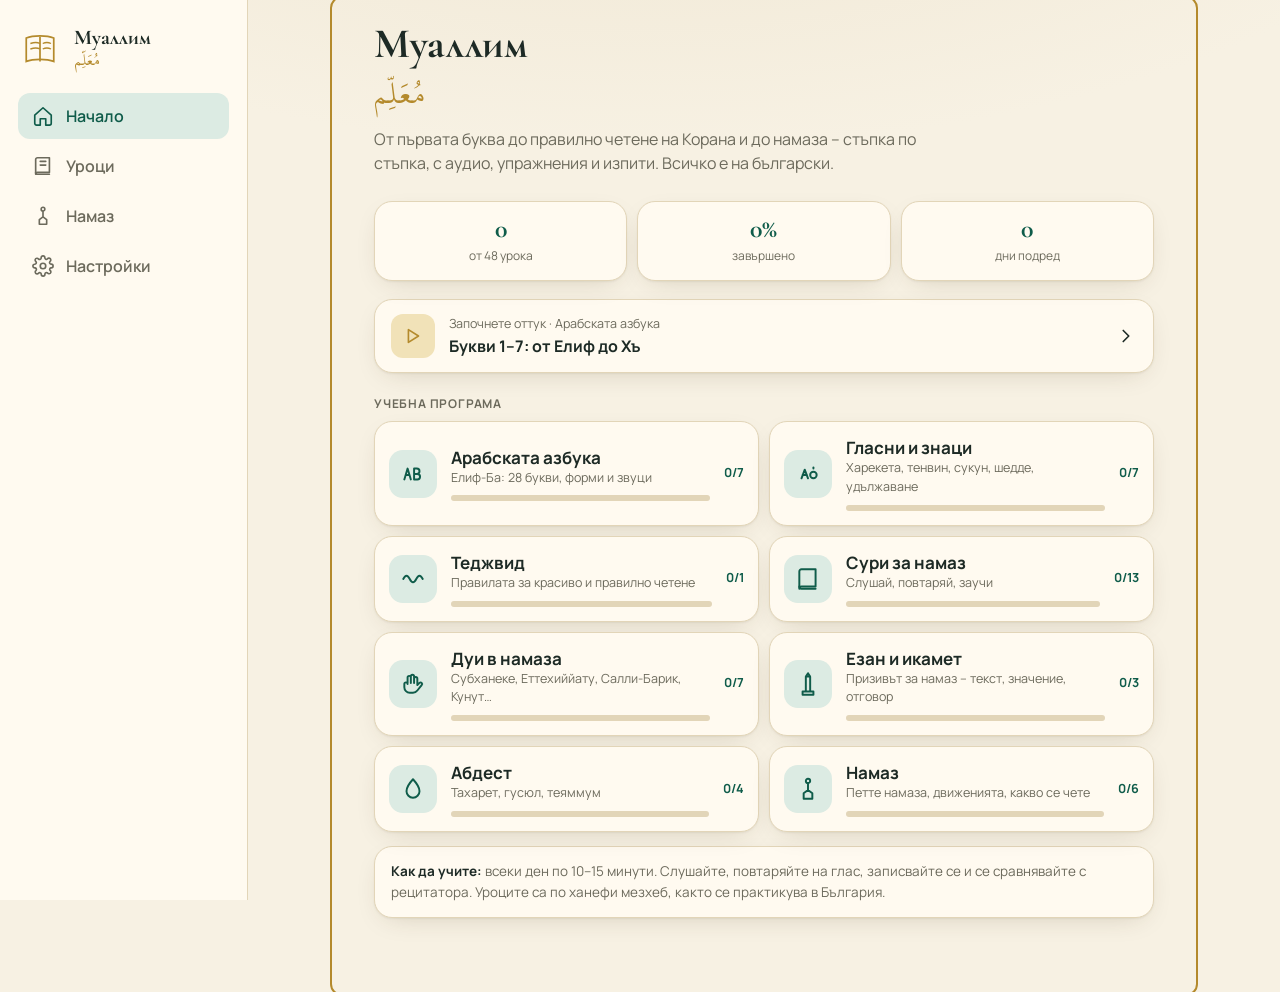
==== index.html @ 94ca6955 "Муаллим: учител по Коран и намаз – азбука, гласни, теджвид, сури с аудио, дуи, езан, абдест, намаз, " ====
<!doctype html>
<html lang="bg">
<head>
<meta charset="utf-8">
<meta name="viewport" content="width=device-width, initial-scale=1, viewport-fit=cover">
<title>Муаллим – учител по Коран и намаз</title>
<meta name="description" content="От нулата до правилно четене на Корана: арабската азбука, теджвид, сурите и дуите за намаз, езан, абдест и как се кланя намаз – на български, стъпка по стъпка.">
<meta name="theme-color" content="#0c2a23" media="(prefers-color-scheme: dark)">
<meta name="theme-color" content="#f7f1e3" media="(prefers-color-scheme: light)">
<link rel="manifest" href="manifest.webmanifest">
<link rel="icon" href="icons/icon.svg" type="image/svg+xml">
<link rel="apple-touch-icon" href="icons/icon-192.png">
<meta name="mobile-web-app-capable" content="yes">
<meta name="apple-mobile-web-app-capable" content="yes">
<meta name="apple-mobile-web-app-status-bar-style" content="black-translucent">
<link rel="preload" href="fonts/UthmanicHafs.woff2" as="font" type="font/woff2" crossorigin>
<link rel="preload" href="fonts/manrope-cyrillic.woff2" as="font" type="font/woff2" crossorigin>
<link rel="stylesheet" href="css/style.css">
<script>
  // тема преди първото рисуване, за да няма премигване
  try { const t = JSON.parse(localStorage.getItem('mu:v1') || '{}').theme; if (t && t !== 'auto') document.documentElement.dataset.theme = t; } catch (e) {}
</script>
</head>
<body>
<div class="app">
  <aside class="rail" aria-label="Навигация">
    <a class="brand" href="#/">
      <span class="brand-mark"><svg viewBox="0 0 64 64" aria-hidden="true"><path d="M12 50c10-4 30-4 40 0V16c-10-4-30-4-40 0z" fill="none" stroke="currentColor" stroke-width="2.5"/><path d="M32 14v36" stroke="currentColor" stroke-width="2.5"/><path d="M18 24c6-2 10-2 14 0M18 32c6-2 10-2 14 0M36 24c4-2 8-2 12 0M36 32c4-2 8-2 12 0" fill="none" stroke="currentColor" stroke-width="2"/></svg></span>
      <span><b>Муаллим</b><small>مُعَلِّم</small></span>
    </a>
    <nav class="rail-nav" id="railNav"></nav>
  </aside>
  <main id="view" tabindex="-1"></main>
  <nav class="tabbar" id="tabbar" aria-label="Раздели"></nav>
</div>
<div class="toast" id="toast" role="status" aria-live="polite"></div>
<script type="module" src="js/app.js"></script>
<script>
  if ('serviceWorker' in navigator && location.protocol !== 'file:') addEventListener('load', () => navigator.serviceWorker.register('sw.js'));
</script>
</body>
</html>
---- css/style.css ----
/* Шрифтовете са на сайта (без Google Fonts) – по-бързо, без проследяване, работят и без интернет. Лиценз: fonts/OFL.txt */
@font-face { font-family: 'Manrope'; src: url('../fonts/manrope-cyrillic.woff2') format('woff2'); font-weight: 200 800; font-display: swap; unicode-range: U+0301, U+0400-045F, U+0490-0491, U+04B0-04B1, U+2116; }
@font-face { font-family: 'Manrope'; src: url('../fonts/manrope-latin.woff2') format('woff2'); font-weight: 200 800; font-display: swap; unicode-range: U+0000-00FF, U+0131, U+0152-0153, U+02BB-02BC, U+02C6, U+02DA, U+02DC, U+0304, U+0308, U+0329, U+2000-206F, U+20AC, U+2122, U+2191, U+2193, U+2212, U+2215, U+FEFF, U+FFFD; }
@font-face { font-family: 'Manrope'; src: url('../fonts/manrope-latin-ext.woff2') format('woff2'); font-weight: 200 800; font-display: swap; unicode-range: U+0100-02BA, U+02BD-02C5, U+02C7-02CC, U+02CE-02D7, U+02DD-02FF, U+0304, U+0308, U+0329, U+1D00-1DBF, U+1E00-1E9F, U+1EF2-1EFF, U+2020, U+20A0-20AB, U+20AD-20C0, U+2113, U+2C60-2C7F, U+A720-A7FF; }
@font-face { font-family: 'Cormorant Garamond'; src: url('../fonts/cormorant-cyrillic.woff2') format('woff2'); font-weight: 300 700; font-display: swap; unicode-range: U+0301, U+0400-045F, U+0490-0491, U+04B0-04B1, U+2116; }
@font-face { font-family: 'Cormorant Garamond'; src: url('../fonts/cormorant-latin.woff2') format('woff2'); font-weight: 300 700; font-display: swap; unicode-range: U+0000-00FF, U+0131, U+0152-0153, U+02BB-02BC, U+02C6, U+02DA, U+02DC, U+0304, U+0308, U+0329, U+2000-206F, U+20AC, U+2122, U+2191, U+2193, U+2212, U+2215, U+FEFF, U+FFFD; }
@font-face { font-family: 'Hafs'; src: url('../fonts/UthmanicHafs.woff2') format('woff2'); font-display: block; }

:root {
  --bg: #f7f1e3; --bg-2: #efe6d2; --surface: #fffaf0; --surface-2: #f4ecda; --line: #e2d5b8;
  --text: #1d2a25; --muted: #6c6a5c; --accent: #0f5c4a; --accent-2: #0b4538; --accent-soft: #dcebe3;
  --gold: #b48a2c; --gold-soft: #f1e2b8; --gold-ink: #7c5a14; --hl: #f6e7b5;
  --ok: #2e7d4f; --ok-soft: #dff3e6; --bad: #b3372b; --bad-soft: #f8dcd8;
  --shadow: 0 1px 2px rgba(60, 45, 10, .06), 0 8px 28px -12px rgba(60, 45, 10, .22);
  --ar: 40px; --radius: 18px; --rail: 0px; --tab: calc(64px + env(safe-area-inset-bottom));
  --ui: 'Manrope', system-ui, -apple-system, 'Segoe UI', sans-serif; --serif: 'Cormorant Garamond', Georgia, serif;
  color-scheme: light;
}
:root[data-theme="sepia"] {
  --bg: #f1e4c8; --bg-2: #e8d7b3; --surface: #f8edd4; --surface-2: #efe0bf; --line: #d9c39a;
  --text: #3b2c17; --muted: #6e5a3b; --accent: #7a4b16; --accent-2: #5c370f; --accent-soft: #ead3ae;
  --gold: #9a6b1e; --gold-soft: #ecd29f; --gold-ink: #6c4a10; --hl: #f1d894;
}
:root[data-theme="dark"], :root:not([data-theme]).dark-auto {
  --bg: #07130f; --bg-2: #0b1d18; --surface: #0f2620; --surface-2: #143029; --line: #214139;
  --text: #ece6d6; --muted: #9aa99f; --accent: #5cc3a0; --accent-2: #86d8bb; --accent-soft: #143a31;
  --gold: #dcb45a; --gold-soft: #3a3120; --gold-ink: #dcb45a; --hl: #2c3a22;
  --ok: #6fd39a; --ok-soft: #173a2a; --bad: #f08a7c; --bad-soft: #4a1f1a;
  --shadow: 0 1px 2px rgba(0, 0, 0, .3), 0 10px 30px -12px rgba(0, 0, 0, .6);
  color-scheme: dark;
}
@media (prefers-color-scheme: dark) {
  :root:not([data-theme]) {
    --bg: #07130f; --bg-2: #0b1d18; --surface: #0f2620; --surface-2: #143029; --line: #214139;
    --text: #ece6d6; --muted: #9aa99f; --accent: #5cc3a0; --accent-2: #86d8bb; --accent-soft: #143a31;
    --gold: #dcb45a; --gold-soft: #3a3120; --gold-ink: #dcb45a; --hl: #2c3a22;
    --ok: #6fd39a; --ok-soft: #173a2a; --bad: #f08a7c; --bad-soft: #4a1f1a;
    --shadow: 0 1px 2px rgba(0, 0, 0, .3), 0 10px 30px -12px rgba(0, 0, 0, .6);
    color-scheme: dark;
  }
}

* { box-sizing: border-box; }
*, *::before, *::after { font-feature-settings: 'locl' 0 !important; }
html { -webkit-text-size-adjust: 100%; scroll-padding-top: 90px; }
body {
  margin: 0; background: var(--bg); color: var(--text); font: 16px/1.5 var(--ui);
  -webkit-font-smoothing: antialiased; -webkit-tap-highlight-color: transparent;
  background-image: radial-gradient(1200px 500px at 50% -200px, var(--bg-2), transparent 70%); background-attachment: fixed; min-height: 100dvh;
}
button, input, select { font: inherit; color: inherit; }
button { cursor: pointer; background: none; border: 0; padding: 0; }
a { color: inherit; text-decoration: none; }
.ic { width: 22px; height: 22px; fill: none; stroke: currentColor; stroke-width: 1.8; stroke-linecap: round; stroke-linejoin: round; flex: none; }
[hidden] { display: none !important; }
:focus-visible { outline: 2px solid var(--gold); outline-offset: 2px; border-radius: 8px; }
.ar, [lang="ar"] { font-family: 'Hafs', serif; direction: rtl; }

/* ---------- каркас ---------- */
main { padding: 0 16px calc(var(--tab) + 24px); max-width: 860px; margin: 0 auto; outline: none; }
.rail { display: none; }
.tabbar {
  position: fixed; inset: auto 0 0 0; z-index: 30; height: var(--tab); padding-bottom: env(safe-area-inset-bottom);
  display: grid; grid-template-columns: repeat(4, 1fr);
  background: color-mix(in srgb, var(--surface) 88%, transparent); backdrop-filter: blur(18px) saturate(1.4); -webkit-backdrop-filter: blur(18px) saturate(1.4);
  border-top: 1px solid var(--line);
}
.tabbar a { display: flex; flex-direction: column; align-items: center; justify-content: center; gap: 3px; font-size: 11.5px; font-weight: 600; color: var(--muted); }
.tabbar a.on { color: var(--accent); }
.tabbar a.on .ic { stroke-width: 2.2; }
@media (min-width: 900px) {
  :root { --rail: 248px; --tab: 0px; }
  .tabbar { display: none; }
  .rail { display: flex; flex-direction: column; gap: 22px; position: fixed; inset: 0 auto 0 0; width: var(--rail); padding: 26px 18px; background: var(--surface); border-right: 1px solid var(--line); z-index: 20; }
  main { margin-left: calc(var(--rail) + max(0px, (100vw - var(--rail) - 860px) / 2)); padding: 0 40px 60px; }
}
.brand { display: flex; align-items: center; gap: 12px; }
.brand-mark { width: 44px; height: 44px; color: var(--gold); display: grid; place-items: center; }
.brand-mark svg { width: 44px; height: 44px; }
.brand b { display: block; font: 700 21px/1.1 var(--serif); }
.brand small { display: block; font: 17px/1.3 'Hafs', serif; color: var(--gold); }
.rail-nav { display: grid; gap: 4px; }
.rail-nav a { display: flex; align-items: center; gap: 12px; padding: 11px 14px; border-radius: 12px; font-weight: 600; color: var(--muted); transition: background .2s, color .2s; }
.rail-nav a:hover { background: var(--surface-2); color: var(--text); }
.rail-nav a.on { background: var(--accent-soft); color: var(--accent); }

/* ---------- общи ---------- */
.topbar {
  position: sticky; top: 0; z-index: 15; margin: 0 -16px; padding: calc(10px + env(safe-area-inset-top)) 16px 10px;
  display: flex; align-items: center; gap: 8px; min-height: 58px;
  background: color-mix(in srgb, var(--bg) 86%, transparent); backdrop-filter: blur(16px) saturate(1.3); -webkit-backdrop-filter: blur(16px) saturate(1.3);
}
@media (min-width: 900px) { .topbar { margin: 0 -40px; padding: 14px 40px; } }
.topbar h1 { font: 700 21px/1.2 var(--serif); margin: 0; flex: 1; min-width: 0; white-space: nowrap; overflow: hidden; text-overflow: ellipsis; }
.topbar h1 small { font: 500 13px var(--ui); color: var(--muted); margin-left: 6px; }
.ib { width: 42px; height: 42px; border-radius: 12px; display: inline-grid; place-items: center; color: var(--text); transition: background .15s, transform .1s; flex: none; }
.ib:hover { background: var(--surface-2); }
.ib:active { transform: scale(.94); }
.chip { display: inline-flex; align-items: center; gap: 6px; height: 34px; padding: 0 12px; border-radius: 999px; background: var(--surface-2); border: 1px solid var(--line); font-size: 13.5px; font-weight: 600; white-space: nowrap; }
.chip.on { background: var(--accent); border-color: var(--accent); color: var(--surface); }
.chip .ic { width: 17px; height: 17px; }
.btn { display: inline-flex; align-items: center; justify-content: center; gap: 8px; height: 46px; padding: 0 20px; border-radius: 14px; background: var(--accent); color: var(--surface); font-weight: 700; transition: transform .1s, filter .2s; }
.btn:hover { filter: brightness(1.08); }
.btn:active { transform: scale(.98); }
.btn.ghost { background: var(--surface-2); color: var(--text); border: 1px solid var(--line); }
.btn.gold { background: var(--gold); color: #fff; }
.btn.done { background: var(--ok); color: #fff; }
.btn:disabled { opacity: .5; cursor: default; }
.btn .ic { width: 20px; height: 20px; }
.card { background: var(--surface); border: 1px solid var(--line); border-radius: var(--radius); box-shadow: var(--shadow); }
.muted { color: var(--muted); }
.fade-in { animation: fade .35s ease both; }
@keyframes fade { from { opacity: 0; transform: translateY(6px); } to { opacity: 1; transform: none; } }
@media (prefers-reduced-motion: reduce) { *, *::before, *::after { animation: none !important; transition: none !important; } }
.sub { font-size: 12px; font-weight: 700; color: var(--muted); text-transform: uppercase; letter-spacing: .8px; margin: 22px 0 8px; }
h2.h { font: 700 24px/1.2 var(--serif); margin: 26px 0 10px; }
h3.h { font: 700 19px/1.25 var(--serif); margin: 18px 0 8px; }
.p { margin: 0 0 12px; line-height: 1.6; }
.note { font-size: 13.5px; color: var(--muted); line-height: 1.55; padding: 14px 16px; margin: 14px 0; }
.note b { color: var(--text); }
.badge { display: inline-block; padding: 2px 9px; border-radius: 999px; font-size: 11.5px; font-weight: 700; background: var(--gold-soft); color: var(--gold-ink); vertical-align: middle; }
.badge.farz { background: var(--accent-soft); color: var(--accent); }
.badge.ok { background: var(--ok-soft); color: var(--ok); }
.list { display: grid; gap: 8px; margin: 0; padding: 0; list-style: none; }
.list li { display: flex; gap: 12px; padding: 12px 14px; background: var(--surface); border: 1px solid var(--line); border-radius: 14px; line-height: 1.5; }
.list li::before { content: '•'; color: var(--gold); font-weight: 700; flex: none; }
.list.num { counter-reset: n; }
.list.num li::before { counter-increment: n; content: counter(n); width: 26px; height: 26px; border-radius: 50%; background: var(--accent-soft); color: var(--accent); display: grid; place-items: center; font-size: 13px; }
.list li b { display: block; }
.list li small { color: var(--muted); display: block; font-size: 13.5px; }
.list.bad li::before { content: '✕'; color: var(--bad); }
.list.good li::before { content: '✓'; color: var(--ok); }

/* ---------- начало ---------- */
.hero { padding: calc(22px + env(safe-area-inset-top)) 0 8px; }
.hero-title { font: 700 clamp(30px, 7vw, 42px)/1.05 var(--serif); margin: 0; }
.hero-title span { display: block; font: 400 clamp(24px, 5.5vw, 32px)/1.6 'Hafs', serif; color: var(--gold); margin-top: 2px; }
.hero p { color: var(--muted); margin: 8px 0 0; max-width: 56ch; }
.stats { display: grid; grid-template-columns: repeat(3, 1fr); gap: 10px; margin: 18px 0; }
.stat { padding: 14px 12px; text-align: center; }
.stat b { display: block; font: 700 26px/1 var(--serif); color: var(--accent); }
.stat small { color: var(--muted); font-size: 12px; }
.continue { display: flex; align-items: center; gap: 14px; padding: 14px 16px; margin-bottom: 14px; }
.continue .ic-wrap { width: 44px; height: 44px; border-radius: 12px; background: var(--gold-soft); color: var(--gold); display: grid; place-items: center; flex: none; }
.continue div { flex: 1; min-width: 0; }
.continue small { color: var(--muted); font-size: 12.5px; display: block; }
.continue b { font-weight: 700; }
.modules { display: grid; gap: 10px; }
@media (min-width: 620px) { .modules { grid-template-columns: 1fr 1fr; } }
.mod { display: flex; align-items: center; gap: 14px; padding: 14px; transition: border-color .2s, transform .15s; }
.mod:hover { border-color: var(--gold); }
.mod:active { transform: scale(.99); }
.mod .ic-wrap { width: 48px; height: 48px; border-radius: 14px; background: var(--accent-soft); color: var(--accent); display: grid; place-items: center; flex: none; }
.mod .ic-wrap .ic { width: 26px; height: 26px; }
.mod .mid { flex: 1; min-width: 0; }
.mod b { display: block; font: 700 17px var(--ui); }
.mod small { color: var(--muted); font-size: 12.5px; display: block; }
.bar { height: 6px; border-radius: 3px; background: var(--line); margin-top: 8px; overflow: hidden; }
.bar i { display: block; height: 100%; background: var(--accent); border-radius: 3px; transition: width .4s; }
.mod .pct { font-size: 12.5px; font-weight: 700; color: var(--accent); flex: none; }

/* ---------- модул ---------- */
.lessons { display: grid; gap: 8px; }
.lrow { display: flex; align-items: center; gap: 12px; padding: 12px 14px; border-radius: 16px; background: var(--surface); border: 1px solid var(--line); transition: border-color .2s; }
.lrow:hover { border-color: var(--gold); }
.lrow .n { width: 34px; height: 34px; border-radius: 10px; display: grid; place-items: center; background: var(--surface-2); font-weight: 700; font-size: 13px; color: var(--muted); flex: none; }
.lrow.done .n { background: var(--ok-soft); color: var(--ok); }
.lrow .mid { flex: 1; min-width: 0; }
.lrow b { display: block; font-weight: 600; }
.lrow small { color: var(--muted); font-size: 12.5px; }

/* ---------- урок ---------- */
.lesson-foot { display: flex; gap: 10px; margin: 30px 0 10px; flex-wrap: wrap; }
.lesson-foot .btn { flex: 1; min-width: 120px; }
.letters { display: grid; gap: 12px; }
.letter { padding: 16px; display: grid; grid-template-columns: 96px 1fr; gap: 14px; align-items: start; }
.letter .big { font: 400 64px/1.2 'Hafs', serif; text-align: center; color: var(--accent); background: var(--surface-2); border-radius: 16px; padding: 8px 4px; direction: rtl; }
.letter h3 { margin: 0; font: 700 20px var(--serif); }
.letter .snd { color: var(--gold-ink); font-weight: 700; font-size: 14px; }
.letter p { margin: 6px 0 0; font-size: 14.5px; line-height: 1.55; }
.forms { display: flex; gap: 6px; margin-top: 10px; flex-wrap: wrap; }
.forms span { flex: 1; min-width: 56px; text-align: center; background: var(--surface-2); border-radius: 10px; padding: 6px 4px; font: 400 30px/1.3 'Hafs', serif; direction: rtl; position: relative; }
.forms span small { display: block; font: 600 10.5px var(--ui); color: var(--muted); direction: ltr; margin-top: 2px; }
.ex { display: flex; align-items: center; gap: 12px; margin-top: 10px; padding: 8px 12px; background: var(--gold-soft); border-radius: 12px; }
.ex .ar { font-size: 30px; line-height: 1.4; color: var(--gold-ink); }
.ex small { color: var(--gold-ink); }
.ex b { font-size: 14.5px; }
@media (max-width: 420px) { .letter { grid-template-columns: 76px 1fr; padding: 12px; } .letter .big { font-size: 50px; } }
.acts { display: flex; gap: 8px; flex-wrap: wrap; margin-top: 10px; }
.syl { display: grid; grid-template-columns: repeat(auto-fill, minmax(84px, 1fr)); gap: 8px; }
.syl button { padding: 10px 4px; border-radius: 14px; background: var(--surface); border: 1px solid var(--line); text-align: center; }
.syl button:hover { border-color: var(--gold); }
.syl .ar { display: block; font-size: 34px; line-height: 1.3; color: var(--accent); }
.syl small { display: block; font-size: 13px; font-weight: 700; color: var(--muted); }
.syl.big .ar { font-size: 44px; }
.demo { text-align: center; padding: 20px; margin: 12px 0; }
.demo .ar { font-size: 72px; line-height: 1.3; color: var(--accent); }
.demo b { display: block; font-size: 22px; }

/* сура */
.surah-head { text-align: center; padding: 20px 16px; margin: 8px 0 14px; }
.surah-head .ar { font-size: clamp(36px, 9vw, 52px); line-height: 1.5; color: var(--accent); }
.surah-head h2 { font: 700 24px/1.15 var(--serif); margin: 2px 0; }
.surah-head p { margin: 0; color: var(--muted); font-size: 14px; }
.ctrls { display: flex; gap: 8px; flex-wrap: wrap; align-items: center; margin: 12px 0; }
.ctrls select { height: 38px; border-radius: 12px; border: 1px solid var(--line); background: var(--surface); padding: 0 10px; max-width: 100%; }
.ayah { padding: 14px 4px 16px; border-bottom: 1px solid var(--line); border-radius: 6px; transition: background .3s; }
.ayah.cur { background: var(--hl); padding-left: 12px; padding-right: 12px; margin: 0 -8px; border-bottom-color: transparent; border-radius: 14px; }
.ayah-top { display: flex; align-items: center; gap: 6px; margin-bottom: 6px; }
.ayah-key { font-size: 12.5px; font-weight: 700; color: var(--accent); background: var(--accent-soft); padding: 3px 10px; border-radius: 999px; margin-right: auto; }
.ayah-top .ib { width: 36px; height: 36px; color: var(--muted); }
.ar-text { font-family: 'Hafs', serif; font-size: var(--ar); line-height: 2; direction: rtl; text-align: right; margin: 0; }
.tr-text { font-size: 17px; font-weight: 600; color: var(--gold-ink); margin: 8px 0 0; line-height: 1.55; }
.bg-text { font-size: 15px; color: var(--text); opacity: .85; margin: 6px 0 0; line-height: 1.55; }
.hide-tr .tr-text, .hide-bg .bg-text { display: none; }
.rec { padding: 16px; margin-top: 18px; }
.rec h3 { margin: 0 0 6px; font: 700 19px var(--serif); }
.rec p { margin: 0 0 12px; font-size: 14px; color: var(--muted); }
.rec .btn.rec-on { background: var(--bad); color: #fff; animation: pulse 1s infinite; }
@keyframes pulse { 50% { filter: brightness(1.2); } }
.rec audio { width: 100%; margin-top: 12px; }

/* дуа */
.dua { padding: 16px; margin-bottom: 12px; }
.dua h3 { margin: 0 0 2px; font: 700 20px var(--serif); }
.dua .when { font-size: 13px; color: var(--muted); margin: 0 0 10px; }
.dua .ar-text { font-size: calc(var(--ar) * .85); line-height: 2; }
.dua .note { padding: 10px 12px; margin: 10px 0 0; background: var(--surface-2); border-radius: 10px; }

/* езан */
.ezan-line { display: grid; grid-template-columns: 1fr auto; gap: 4px 12px; padding: 12px 14px; border-bottom: 1px solid var(--line); align-items: center; }
.ezan-line:last-child { border-bottom: 0; }
.ezan-line .ar-text { font-size: calc(var(--ar) * .8); line-height: 1.8; grid-column: 1; }
.ezan-line .x { font: 700 14px var(--ui); color: var(--accent); background: var(--accent-soft); border-radius: 999px; padding: 4px 10px; grid-row: 1 / span 3; align-self: start; }
.ezan-line .tr-text { margin: 0; font-size: 16px; }
.ezan-line .bg-text { margin: 0; }
.ezan-line .reply { grid-column: 1 / -1; font-size: 13.5px; color: var(--muted); margin-top: 4px; padding: 8px 10px; background: var(--surface-2); border-radius: 10px; }
.ezan-line .reply b { color: var(--text); }
.ezan-line.sabah { background: color-mix(in srgb, var(--gold-soft) 50%, transparent); }

/* стъпки (абдест/намаз) */
.steps { display: grid; gap: 10px; }
.step { display: flex; gap: 14px; padding: 14px; }
.step .n { width: 36px; height: 36px; border-radius: 50%; background: var(--accent); color: var(--surface); display: grid; place-items: center; font-weight: 800; flex: none; }
.step .mid { flex: 1; }
.step b { display: block; }
.step p { margin: 4px 0 0; font-size: 14.5px; line-height: 1.55; }
.step .x { font-size: 12.5px; font-weight: 700; color: var(--gold-ink); }
.stepper { padding: 18px; text-align: center; }
.stepper .fig { display: grid; place-items: center; margin: 4px auto 8px; }
.figure .fg { fill: none; stroke: var(--accent); stroke-width: 5; stroke-linecap: round; stroke-linejoin: round; }
.figure .fg-head { fill: var(--accent); }
.figure .fg.ground { stroke: var(--line); stroke-width: 3; }
.figure .fg.foot { stroke-width: 4; }
.figure .fg.eye { stroke: var(--gold); stroke-width: 3; }
.stepper .pos { font-size: 12.5px; font-weight: 700; color: var(--muted); text-transform: uppercase; letter-spacing: .6px; }
.stepper h3 { font: 700 22px/1.2 var(--serif); margin: 4px 0 8px; }
.stepper p { margin: 0 auto; max-width: 52ch; font-size: 15px; line-height: 1.6; text-align: left; }
.stepper .reads { display: flex; gap: 6px; flex-wrap: wrap; justify-content: center; margin: 14px 0 6px; }
.stepper .nav { display: flex; gap: 10px; justify-content: space-between; align-items: center; margin-top: 16px; }
.stepper .dots { display: flex; gap: 5px; justify-content: center; flex-wrap: wrap; }
.stepper .dots i { width: 8px; height: 8px; border-radius: 50%; background: var(--line); }
.stepper .dots i.on { background: var(--accent); }
.prayer { padding: 14px 16px; margin-bottom: 10px; }
.prayer .top { display: flex; align-items: baseline; gap: 10px; }
.prayer h3 { margin: 0; font: 700 21px var(--serif); flex: 1; }
.prayer .top .ar { font-size: 24px; color: var(--gold); }
.prayer .tm { font-size: 13px; color: var(--muted); margin: 2px 0 10px; }
.rak { display: flex; gap: 6px; flex-wrap: wrap; }
.rak span { padding: 6px 10px; border-radius: 10px; font-size: 13px; font-weight: 700; background: var(--surface-2); }
.rak span.farz { background: var(--accent); color: var(--surface); }
.rak span.vitir { background: var(--gold); color: #fff; }
.rak span b { font-size: 16px; }
.prayer .nt { font-size: 13.5px; color: var(--muted); margin: 10px 0 0; line-height: 1.5; }

/* тест */
.quiz { padding: 18px; }
.quiz .q { font: 700 20px/1.3 var(--serif); margin: 0 0 14px; }
.quiz .q .ar { display: block; font-size: 56px; line-height: 1.3; color: var(--accent); text-align: center; margin: 8px 0; }
.opts { display: grid; gap: 8px; }
.opt { padding: 12px 14px; border-radius: 14px; border: 1px solid var(--line); background: var(--surface-2); text-align: left; font-weight: 600; transition: border-color .15s, background .15s; }
.opt .ar { font-size: 30px; line-height: 1.3; display: block; text-align: center; }
.opt:hover { border-color: var(--gold); }
.opt.ok { background: var(--ok-soft); border-color: var(--ok); }
.opt.bad { background: var(--bad-soft); border-color: var(--bad); }
.opt:disabled { cursor: default; }
.quiz .fb { margin: 12px 0 0; font-size: 14.5px; min-height: 1.5em; }
.quiz .fb.ok { color: var(--ok); font-weight: 700; }
.quiz .fb.bad { color: var(--bad); font-weight: 700; }
.quiz .prog { font-size: 12.5px; color: var(--muted); font-weight: 700; margin-bottom: 8px; }
.result { text-align: center; padding: 26px 18px; }
.result b { display: block; font: 700 46px/1 var(--serif); color: var(--accent); margin: 6px 0; }

/* настройки */
.set-group { padding: 6px 0; margin-bottom: 16px; }
.set-row { display: flex; align-items: center; gap: 12px; padding: 14px 18px; border-bottom: 1px solid var(--line); flex-wrap: wrap; }
.set-row:last-child { border-bottom: 0; }
.set-row .mid { flex: 1; min-width: 160px; }
.set-row .mid b { display: block; font-weight: 600; }
.set-row .mid small { color: var(--muted); font-size: 12.5px; }
.seg { display: inline-flex; padding: 4px; border-radius: 14px; background: var(--surface-2); border: 1px solid var(--line); gap: 2px; }
.seg button { height: 36px; padding: 0 14px; border-radius: 10px; font-weight: 600; font-size: 14px; color: var(--muted); }
.seg button.on { background: var(--surface); color: var(--text); box-shadow: 0 1px 3px rgba(0, 0, 0, .1); }
.range { width: 100%; accent-color: var(--accent); height: 28px; }
.switch { position: relative; width: 50px; height: 30px; border-radius: 999px; background: var(--line); transition: background .2s; flex: none; }
.switch::after { content: ''; position: absolute; top: 3px; left: 3px; width: 24px; height: 24px; border-radius: 50%; background: #fff; box-shadow: 0 1px 3px rgba(0, 0, 0, .3); transition: transform .2s; }
.switch.on { background: var(--accent); }
.switch.on::after { transform: translateX(20px); }
.about { font-size: 13.5px; color: var(--muted); line-height: 1.65; padding: 16px 18px; }
.about a { color: var(--accent); text-decoration: underline; }

.toast { position: fixed; left: 50%; bottom: calc(var(--tab) + 24px); transform: translate(-50%, 20px); opacity: 0; pointer-events: none; z-index: 60; background: var(--text); color: var(--bg); padding: 11px 18px; border-radius: 12px; font-size: 14px; font-weight: 600; transition: opacity .25s, transform .25s; max-width: 90vw; text-align: center; }
.toast.show { opacity: 1; transform: translate(-50%, 0); }
.loader { display: grid; place-items: center; padding: 80px 0; }
.loader::after { content: ''; width: 34px; height: 34px; border-radius: 50%; border: 3px solid var(--line); border-top-color: var(--gold); animation: spin .8s linear infinite; }
@keyframes spin { to { transform: rotate(360deg); } }
.empty { text-align: center; padding: 50px 20px; color: var(--muted); }
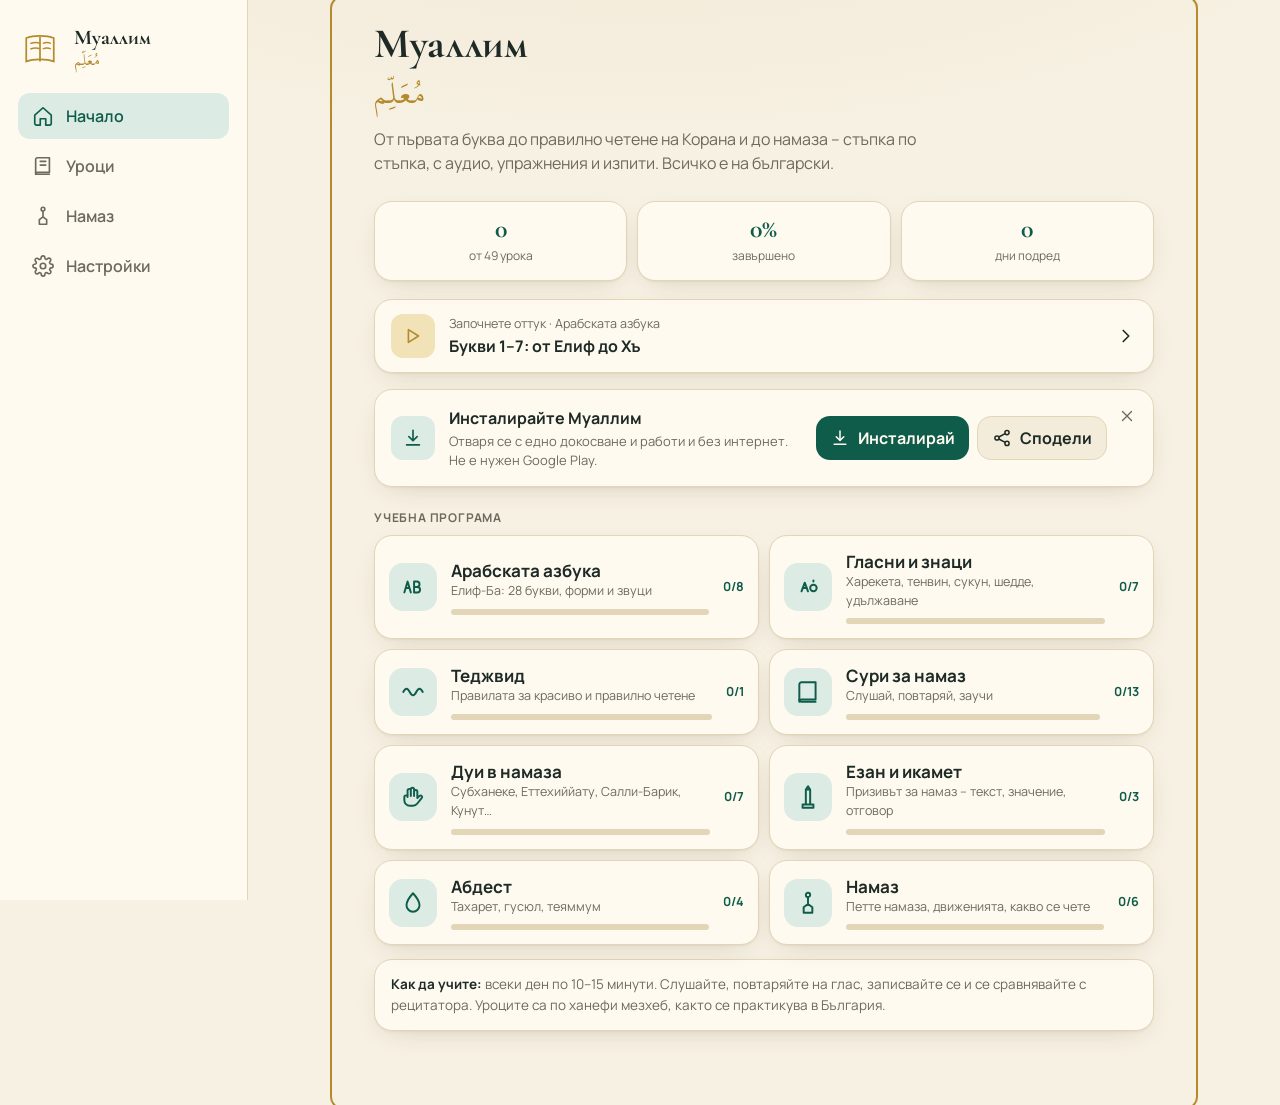
==== commit f9beef4d: "Бутони „Инсталирай“ и „Сподели“, визитка за Viber/Facebook, QR код и плакат A4 - js/pwa.js: истински" ====
--- a/index.html
+++ b/index.html
@@ -5,6 +5,20 @@
 <meta name="viewport" content="width=device-width, initial-scale=1, viewport-fit=cover">
 <title>Муаллим – учител по Коран и намаз</title>
 <meta name="description" content="От нулата до правилно четене на Корана: арабската азбука, теджвид, сурите и дуите за намаз, езан, абдест и как се кланя намаз – на български, стъпка по стъпка.">
+<link rel="canonical" href="https://me7ko-dev.github.io/muallim/">
+<!-- визитката при споделяне във Viber, Facebook, WhatsApp, Telegram (снимката: node tools/make-share.cjs) -->
+<meta property="og:type" content="website">
+<meta property="og:site_name" content="Муаллим">
+<meta property="og:locale" content="bg_BG">
+<meta property="og:url" content="https://me7ko-dev.github.io/muallim/">
+<meta property="og:title" content="Муаллим – учител по Коран и намаз">
+<meta property="og:description" content="Безплатно: арабската азбука с глас, сурите и дуите за намаз, абдест и намаз – на български, стъпка по стъпка. Без реклами.">
+<meta property="og:image" content="https://me7ko-dev.github.io/muallim/share/og.jpg">
+<meta property="og:image:type" content="image/jpeg">
+<meta property="og:image:width" content="1200">
+<meta property="og:image:height" content="630">
+<meta property="og:image:alt" content="Муаллим – учител по Коран и намаз, на български">
+<meta name="twitter:card" content="summary_large_image">
 <meta name="theme-color" content="#0c2a23" media="(prefers-color-scheme: dark)">
 <meta name="theme-color" content="#f7f1e3" media="(prefers-color-scheme: light)">
 <link rel="manifest" href="manifest.webmanifest">
@@ -19,6 +33,8 @@
 <script>
   // тема преди първото рисуване, за да няма премигване
   try { const t = JSON.parse(localStorage.getItem('mu:v1') || '{}').theme; if (t && t !== 'auto') document.documentElement.dataset.theme = t; } catch (e) {}
+  // прозорецът за инсталиране може да дойде преди js/pwa.js – пазим го за бутона „Инсталирай“
+  addEventListener('beforeinstallprompt', e => { e.preventDefault(); window.__bip = e; });
 </script>
 </head>
 <body>
--- a/css/style.css
+++ b/css/style.css
@@ -103,6 +103,7 @@
 .btn:hover { filter: brightness(1.08); }
 .btn:active { transform: scale(.98); }
 .btn.ghost { background: var(--surface-2); color: var(--text); border: 1px solid var(--line); }
+.btn.ghost.on { border-color: var(--accent); color: var(--accent); } /* бутон „Чуй“, докато звучи */
 .btn.gold { background: var(--gold); color: #fff; }
 .btn.done { background: var(--ok); color: #fff; }
 .btn:disabled { opacity: .5; cursor: default; }
@@ -289,6 +290,19 @@
 .quiz .fb.bad { color: var(--bad); font-weight: 700; }
 .quiz .prog { font-size: 12.5px; color: var(--muted); font-weight: 700; margin-bottom: 8px; }
 .result { text-align: center; padding: 26px 18px; }
+/* „Сглоби думата“ */
+.build .word { text-align: center; margin: 4px 0 10px; color: var(--muted); font-weight: 600; }
+.build .word .ar { display: block; font-size: 60px; line-height: 1.6; color: var(--accent); }
+.slots { display: flex; justify-content: center; flex-wrap: wrap; gap: 8px; margin: 0 0 16px; }
+.slots span { width: 50px; height: 58px; border-radius: 12px; border: 2px dashed var(--line); display: grid; place-items: center; font: 32px/1 'Hafs', serif; }
+.slots span.ok { border-style: solid; border-color: var(--ok); background: var(--ok-soft); }
+.tray { display: grid; grid-template-columns: repeat(auto-fill, minmax(60px, 1fr)); gap: 8px; }
+.tile { height: 64px; border-radius: 14px; border: 1px solid var(--line); background: var(--surface-2); font: 34px/1 'Hafs', serif; transition: opacity .2s, border-color .15s; }
+.tile:hover:not(:disabled) { border-color: var(--gold); }
+.tile.used { opacity: .25; }
+.tile:disabled { cursor: default; }
+.tile.shake { border-color: var(--bad); background: var(--bad-soft); animation: shake .35s; }
+@keyframes shake { 20%, 60% { transform: translateX(-5px); } 40%, 80% { transform: translateX(5px); } }
 .result b { display: block; font: 700 46px/1 var(--serif); color: var(--accent); margin: 6px 0; }
 
 /* настройки */
@@ -315,3 +329,68 @@
 .loader::after { content: ''; width: 34px; height: 34px; border-radius: 50%; border: 3px solid var(--line); border-top-color: var(--gold); animation: spin .8s linear infinite; }
 @keyframes spin { to { transform: rotate(360deg); } }
 .empty { text-align: center; padding: 50px 20px; color: var(--muted); }
+
+/* ---------- „Инсталирай“ и „Сподели“ (js/pwa.js – еднакво в Муаллим и Куран-и Керим) ---------- */
+.pw-card { position: relative; display: grid; grid-template-columns: auto 1fr; gap: 6px 14px; align-items: center; padding: 16px 46px 16px 16px; margin-top: 16px; }
+.pw-ic { width: 44px; height: 44px; border-radius: 12px; background: var(--accent-soft); color: var(--accent); display: grid; place-items: center; }
+.pw-mid b { display: block; font-weight: 700; }
+.pw-mid small { display: block; color: var(--muted); font-size: 13px; line-height: 1.45; margin-top: 2px; }
+.pw-acts { grid-column: 1 / -1; display: flex; gap: 8px; flex-wrap: wrap; margin-top: 8px; }
+.pw-acts .btn { flex: 1 1 130px; height: 44px; padding: 0 14px; }
+@media (min-width: 720px) { .pw-card { grid-template-columns: auto 1fr auto; } .pw-acts { grid-column: auto; margin-top: 0; } .pw-acts .btn { flex: none; } }
+.pw-x { position: absolute; top: 8px; right: 8px; width: 36px; height: 36px; border-radius: 10px; display: grid; place-items: center; color: var(--muted); }
+.pw-x:hover { background: var(--surface-2); color: var(--text); }
+.pw-x .ic { width: 18px; height: 18px; }
+
+.pw-sheet { border: 0; padding: 0 0 env(safe-area-inset-bottom); margin: auto auto 0; width: 100%; max-width: 100%; max-height: 90dvh; background: var(--surface); color: var(--text); border-radius: 24px 24px 0 0; box-shadow: 0 -10px 40px rgba(0, 0, 0, .25); overflow: hidden; }
+.pw-sheet[open] { display: flex; flex-direction: column; animation: pwUp .3s cubic-bezier(.2, .9, .3, 1); }
+.pw-sheet::backdrop { background: rgba(5, 12, 10, .45); backdrop-filter: blur(2px); }
+@keyframes pwUp { from { transform: translateY(100%); } }
+@media (min-width: 700px) {
+  .pw-sheet { margin: auto; width: min(540px, 92vw); border-radius: 24px; max-height: 86dvh; }
+  .pw-sheet[open] { animation: pwPop .22s ease; }
+  @keyframes pwPop { from { opacity: 0; transform: translateY(12px); } }
+}
+html:has(.pw-sheet[open]) { overflow: hidden; }
+.pw-body { overflow-y: auto; min-height: 0; padding: 22px 20px 24px; overscroll-behavior: contain; }
+.pw-sheet h3 { font: 700 22px/1.25 var(--serif); margin: 0 40px 10px 0; }
+.pw-lead { margin: 0 0 14px; color: var(--muted); font-size: 15px; line-height: 1.55; }
+.pw-small { margin: 12px 0 0; color: var(--muted); font-size: 13px; line-height: 1.5; }
+.pw-wide { width: 100%; }
+.pw-ol { margin: 0; padding-left: 22px; display: grid; gap: 10px; line-height: 1.5; }
+.pw-ol li::marker { color: var(--gold); font-weight: 700; }
+
+/* iPhone: три малки картинки „Сподели → Добави към началния екран → Добави“ */
+.pw-steps { display: grid; gap: 12px; }
+.pw-steps figure { margin: 0; display: grid; grid-template-columns: 156px 1fr; gap: 14px; align-items: center; }
+.pw-steps figcaption { display: flex; gap: 10px; align-items: flex-start; font-weight: 600; line-height: 1.4; }
+.pw-steps figcaption b { flex: none; width: 26px; height: 26px; border-radius: 50%; background: var(--accent); color: var(--surface); display: grid; place-items: center; font-size: 14px; }
+.pw-steps figcaption small { display: block; color: var(--muted); font-weight: 500; font-size: 12.5px; }
+.pw-mock { border: 1px solid var(--line); background: var(--surface-2); border-radius: 12px; padding: 8px; font-size: 11px; line-height: 1.3; display: flex; align-items: center; justify-content: space-between; gap: 4px; min-height: 56px; }
+.pw-mock .ic { width: 18px; height: 18px; color: var(--muted); }
+.pw-hi { outline: 2.5px solid var(--gold); outline-offset: 2px; border-radius: 7px; }
+.pw-bar .pw-hi { display: grid; place-items: center; width: 28px; height: 28px; }
+.pw-bar .pw-hi .ic, .pw-menu .pw-hi .ic { color: var(--accent); }
+.pw-menu { flex-direction: column; align-items: stretch; gap: 5px; }
+.pw-menu div { display: flex; justify-content: space-between; align-items: center; gap: 6px; padding: 4px 6px; background: var(--surface); border-radius: 6px; }
+.pw-menu .ic { width: 15px; height: 15px; }
+.pw-top span { color: var(--accent); font-weight: 600; padding: 2px 4px; }
+.pw-top img { border-radius: 8px; }
+@media (max-width: 380px) { .pw-steps figure { grid-template-columns: 1fr; gap: 8px; } }
+
+/* споделяне */
+.pw-grid { display: grid; grid-template-columns: 1fr 1fr; gap: 8px; }
+.pw-act { display: flex; align-items: center; gap: 10px; padding: 13px 14px; border-radius: 14px; background: var(--surface-2); border: 1px solid var(--line); font-weight: 600; font-size: 14.5px; text-align: left; }
+.pw-act:hover { border-color: var(--gold); }
+.pw-act i { width: 12px; height: 12px; border-radius: 50%; background: var(--c); flex: none; }
+.pw-act .ic { width: 18px; height: 18px; color: var(--accent); }
+.pw-url { display: flex; gap: 8px; margin-top: 12px; }
+.pw-url input { flex: 1; min-width: 0; height: 46px; padding: 0 12px; border-radius: 12px; border: 1px solid var(--line); background: var(--bg); font-size: 14px; }
+.pw-url .btn { padding: 0 14px; }
+.pw-qr { display: flex; gap: 16px; align-items: center; margin-top: 16px; padding-top: 16px; border-top: 1px solid var(--line); }
+.pw-qr img { background: #fff; border-radius: 12px; flex: none; width: 168px; height: 168px; }
+.pw-qr b { display: block; font-weight: 700; }
+.pw-qr small { display: block; color: var(--muted); font-size: 13px; margin: 2px 0 10px; line-height: 1.45; }
+.pw-qr .btn { height: 40px; padding: 0 14px; font-size: 14px; }
+@media (max-width: 420px) { .pw-qr { flex-direction: column; text-align: center; } .pw-qr img { width: 150px; height: 150px; } }
+.pw-share { width: 100%; margin-top: 4px; }
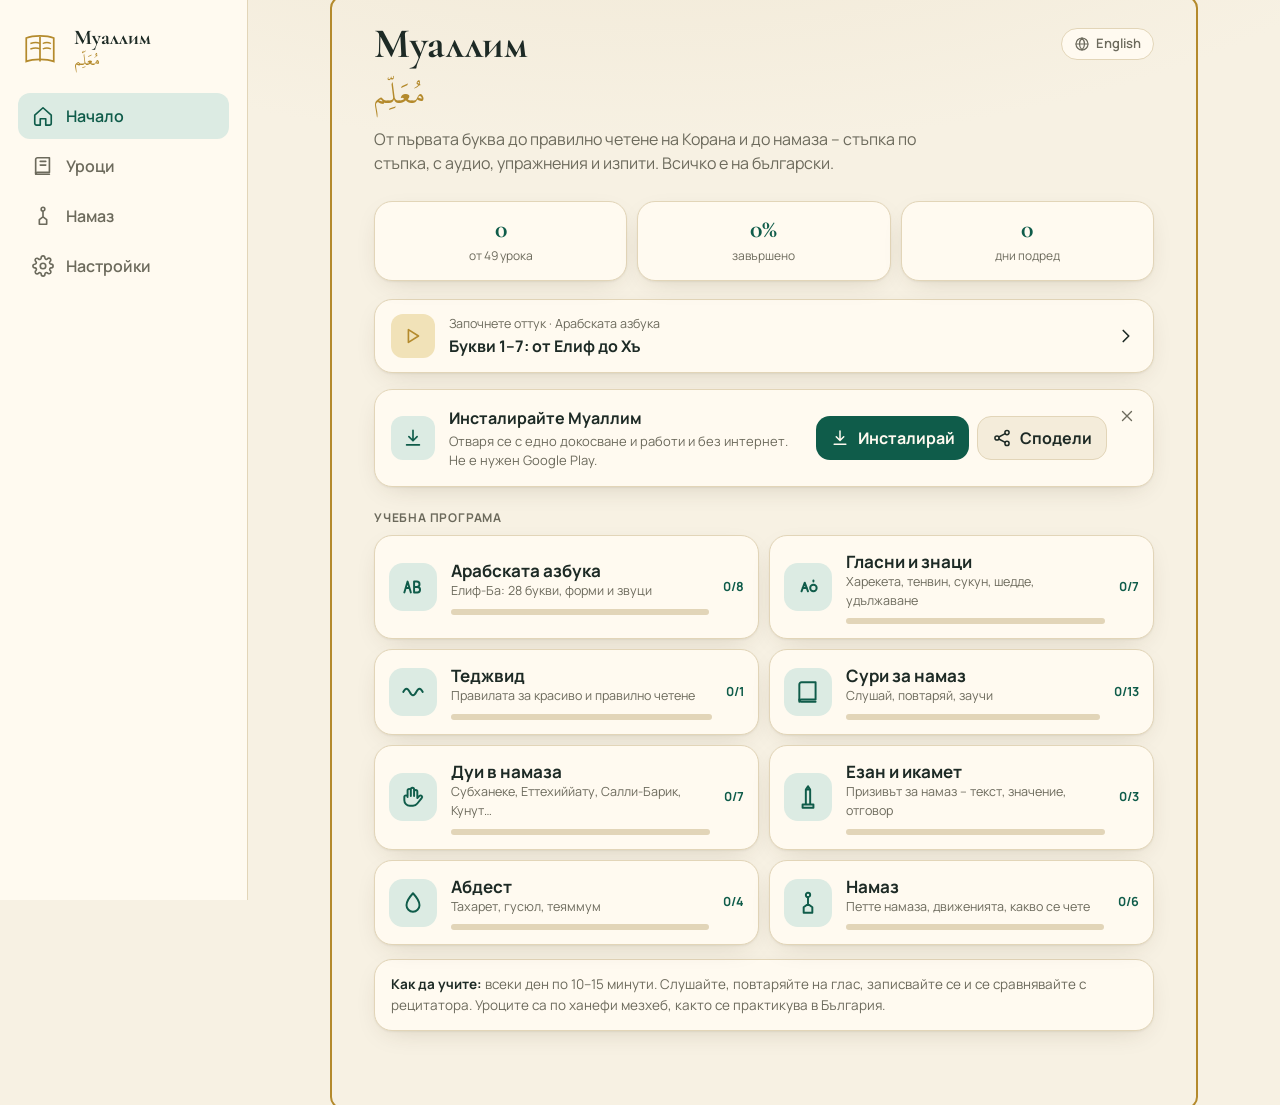
==== commit 593c82d2: "Английски интерфейс: избор на език, речник lang/en.js, адрес …/en/ за английските групи - js/i18n.js" ====
--- a/index.html
+++ b/index.html
@@ -42,7 +42,7 @@
   <aside class="rail" aria-label="Навигация">
     <a class="brand" href="#/">
       <span class="brand-mark"><svg viewBox="0 0 64 64" aria-hidden="true"><path d="M12 50c10-4 30-4 40 0V16c-10-4-30-4-40 0z" fill="none" stroke="currentColor" stroke-width="2.5"/><path d="M32 14v36" stroke="currentColor" stroke-width="2.5"/><path d="M18 24c6-2 10-2 14 0M18 32c6-2 10-2 14 0M36 24c4-2 8-2 12 0M36 32c4-2 8-2 12 0" fill="none" stroke="currentColor" stroke-width="2"/></svg></span>
-      <span><b>Муаллим</b><small>مُعَلِّم</small></span>
+      <span><b data-i18n>Муаллим</b><small>مُعَلِّم</small></span>
     </a>
     <nav class="rail-nav" id="railNav"></nav>
   </aside>
--- a/css/style.css
+++ b/css/style.css
@@ -394,3 +394,9 @@
 .pw-qr .btn { height: 40px; padding: 0 14px; font-size: 14px; }
 @media (max-width: 420px) { .pw-qr { flex-direction: column; text-align: center; } .pw-qr img { width: 150px; height: 150px; } }
 .pw-share { width: 100%; margin-top: 4px; }
+
+/* ---------- смяна на езика (js/i18n.js) ---------- */
+.hero-top { display: flex; align-items: flex-start; justify-content: space-between; gap: 12px; }
+.lang-btn { display: inline-flex; align-items: center; gap: 6px; height: 32px; padding: 0 12px; border-radius: 999px; border: 1px solid var(--line); background: var(--surface); color: var(--muted); font-size: 13px; font-weight: 600; white-space: nowrap; flex: none; margin-top: 6px; }
+.lang-btn:hover { color: var(--text); border-color: var(--gold); }
+.lang-btn .ic { width: 16px; height: 16px; }
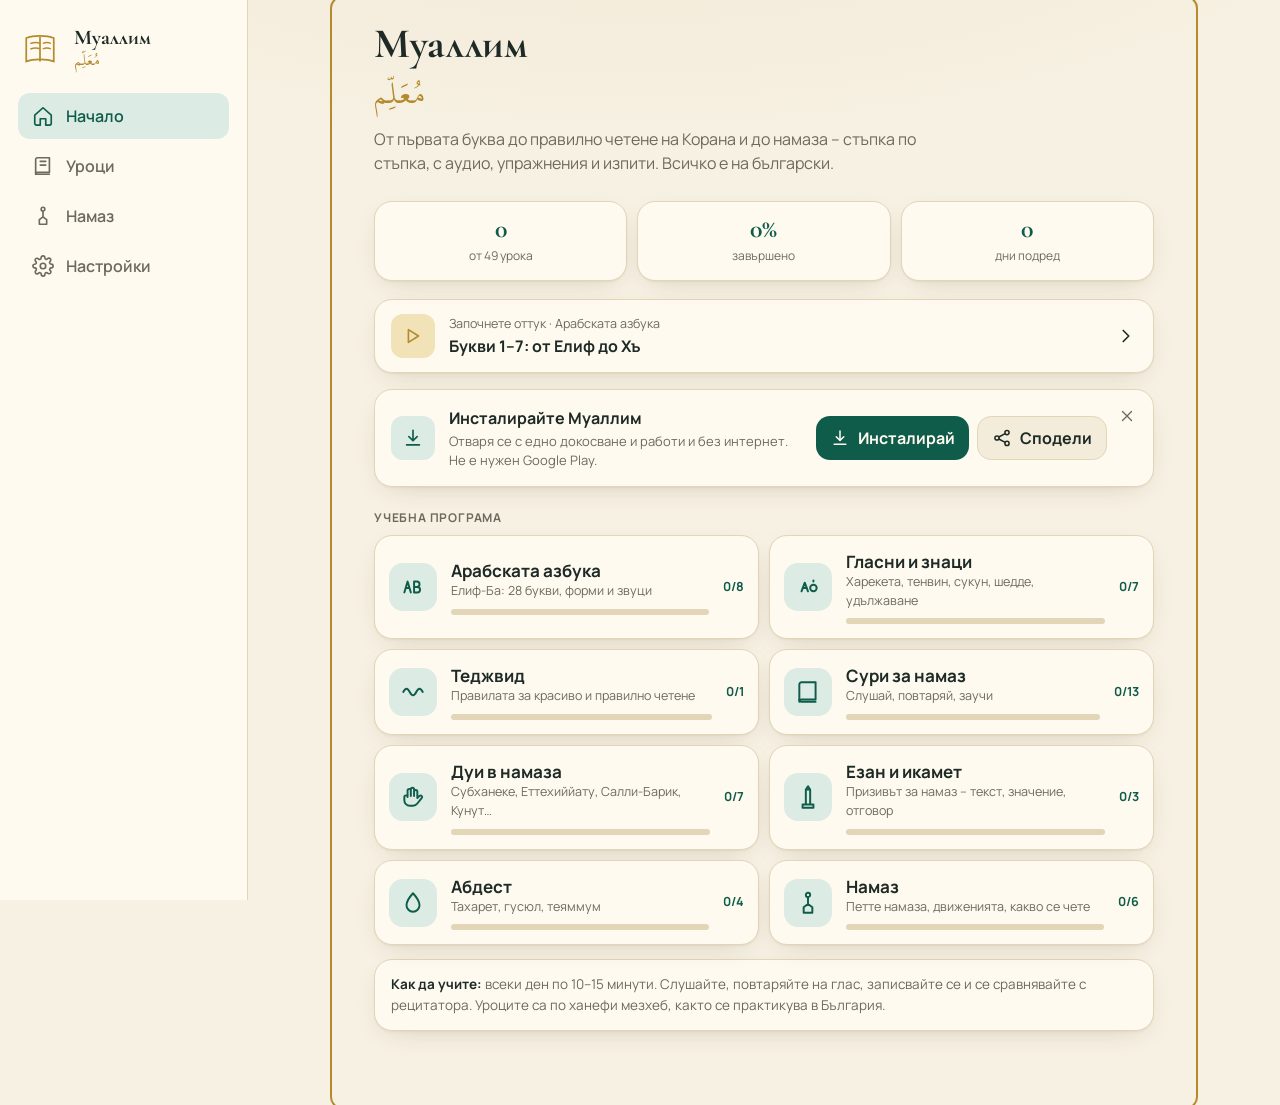
==== commit 7576b5aa: "Засега само на български: английският е отменен и скрит в локалния клон english Решение на потребите" ====
--- a/index.html
+++ b/index.html
@@ -42,7 +42,7 @@
   <aside class="rail" aria-label="Навигация">
     <a class="brand" href="#/">
       <span class="brand-mark"><svg viewBox="0 0 64 64" aria-hidden="true"><path d="M12 50c10-4 30-4 40 0V16c-10-4-30-4-40 0z" fill="none" stroke="currentColor" stroke-width="2.5"/><path d="M32 14v36" stroke="currentColor" stroke-width="2.5"/><path d="M18 24c6-2 10-2 14 0M18 32c6-2 10-2 14 0M36 24c4-2 8-2 12 0M36 32c4-2 8-2 12 0" fill="none" stroke="currentColor" stroke-width="2"/></svg></span>
-      <span><b data-i18n>Муаллим</b><small>مُعَلِّم</small></span>
+      <span><b>Муаллим</b><small>مُعَلِّم</small></span>
     </a>
     <nav class="rail-nav" id="railNav"></nav>
   </aside>
--- a/css/style.css
+++ b/css/style.css
@@ -394,9 +394,3 @@
 .pw-qr .btn { height: 40px; padding: 0 14px; font-size: 14px; }
 @media (max-width: 420px) { .pw-qr { flex-direction: column; text-align: center; } .pw-qr img { width: 150px; height: 150px; } }
 .pw-share { width: 100%; margin-top: 4px; }
-
-/* ---------- смяна на езика (js/i18n.js) ---------- */
-.hero-top { display: flex; align-items: flex-start; justify-content: space-between; gap: 12px; }
-.lang-btn { display: inline-flex; align-items: center; gap: 6px; height: 32px; padding: 0 12px; border-radius: 999px; border: 1px solid var(--line); background: var(--surface); color: var(--muted); font-size: 13px; font-weight: 600; white-space: nowrap; flex: none; margin-top: 6px; }
-.lang-btn:hover { color: var(--text); border-color: var(--gold); }
-.lang-btn .ic { width: 16px; height: 16px; }
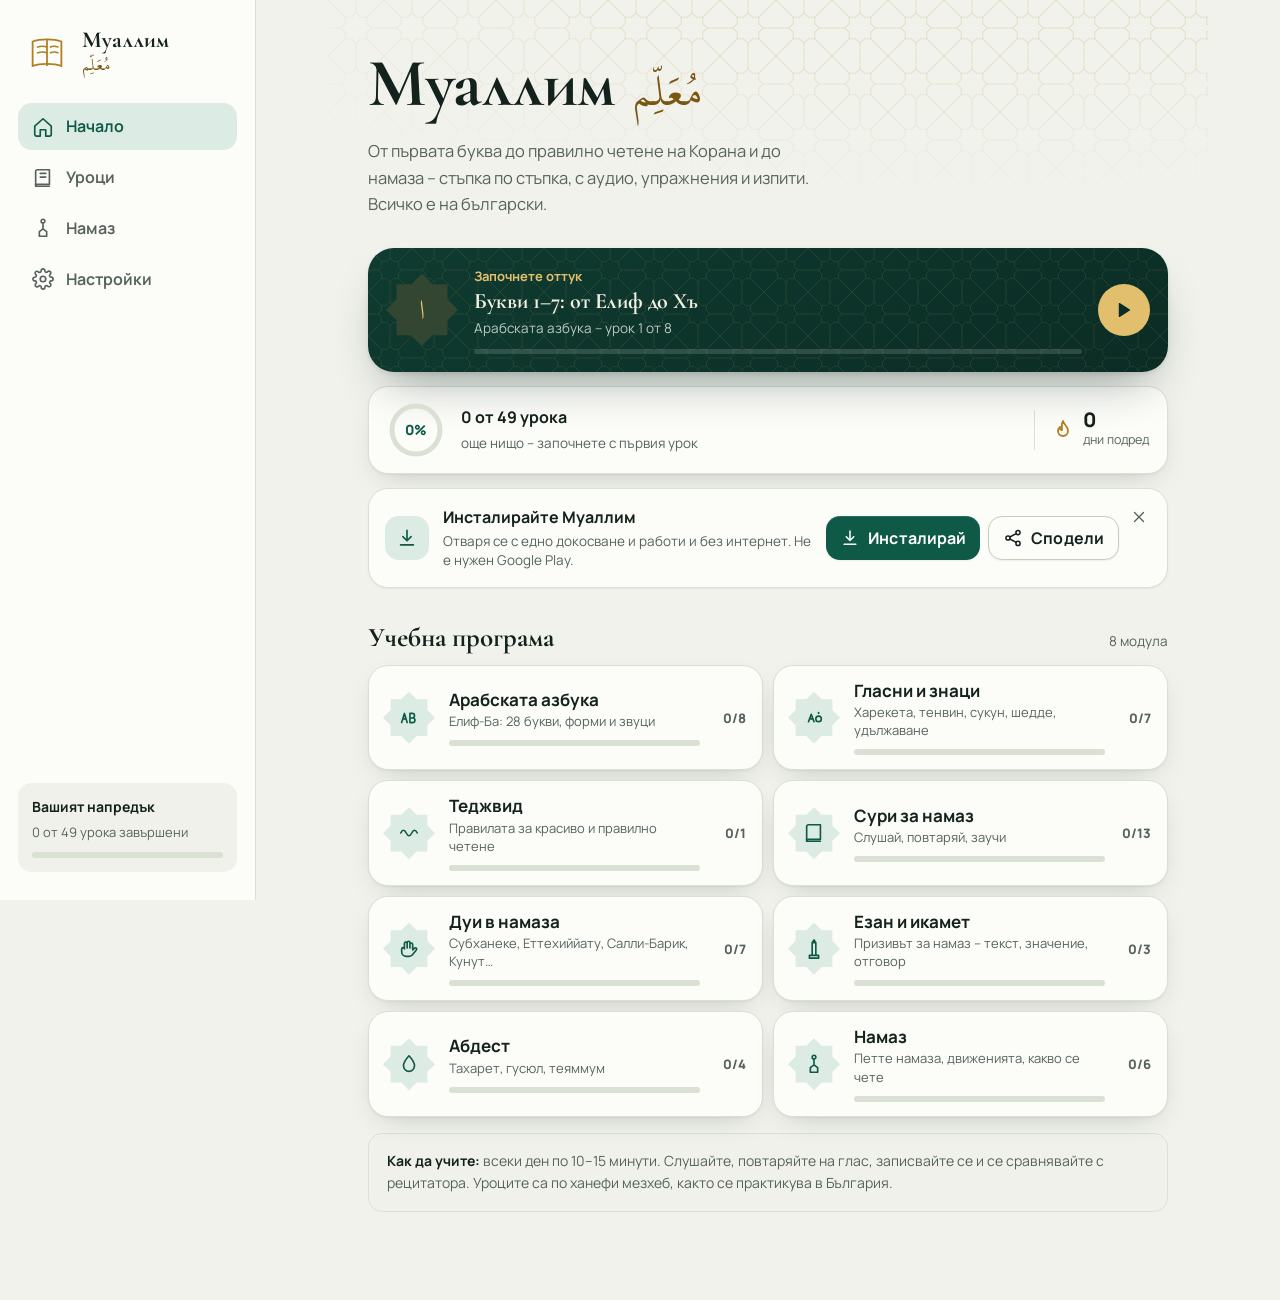
==== commit 77842a0a: "Нов облик: дизайн система (цветове, шрифтове, светла/тъмна/сепия), осемлъчата звезда като орнамент, " ====
--- a/index.html
+++ b/index.html
@@ -19,8 +19,9 @@
 <meta property="og:image:height" content="630">
 <meta property="og:image:alt" content="Муаллим – учител по Коран и намаз, на български">
 <meta name="twitter:card" content="summary_large_image">
-<meta name="theme-color" content="#0c2a23" media="(prefers-color-scheme: dark)">
-<meta name="theme-color" content="#f7f1e3" media="(prefers-color-scheme: light)">
+<meta name="theme-color" content="#0a1310" media="(prefers-color-scheme: dark)">
+<meta name="theme-color" content="#f1f2ec" media="(prefers-color-scheme: light)">
+<meta name="color-scheme" content="light dark">
 <link rel="manifest" href="manifest.webmanifest">
 <link rel="icon" href="icons/icon.svg" type="image/svg+xml">
 <link rel="apple-touch-icon" href="icons/icon-192.png">
@@ -29,6 +30,8 @@
 <meta name="apple-mobile-web-app-status-bar-style" content="black-translucent">
 <link rel="preload" href="fonts/UthmanicHafs.woff2" as="font" type="font/woff2" crossorigin>
 <link rel="preload" href="fonts/manrope-cyrillic.woff2" as="font" type="font/woff2" crossorigin>
+<link rel="preload" href="fonts/cormorant-cyrillic.woff2" as="font" type="font/woff2" crossorigin>
+<link rel="modulepreload" href="js/app.js">
 <link rel="stylesheet" href="css/style.css">
 <script>
   // тема преди първото рисуване, за да няма премигване
@@ -38,6 +41,7 @@
 </script>
 </head>
 <body>
+<a class="skip" href="#view">Към съдържанието</a>
 <div class="app">
   <aside class="rail" aria-label="Навигация">
     <a class="brand" href="#/">
@@ -45,6 +49,7 @@
       <span><b>Муаллим</b><small>مُعَلِّم</small></span>
     </a>
     <nav class="rail-nav" id="railNav"></nav>
+    <div class="rail-foot" id="railFoot"></div>
   </aside>
   <main id="view" tabindex="-1"></main>
   <nav class="tabbar" id="tabbar" aria-label="Раздели"></nav>
--- a/css/style.css
+++ b/css/style.css
@@ -5,366 +5,527 @@
 @font-face { font-family: 'Cormorant Garamond'; src: url('../fonts/cormorant-cyrillic.woff2') format('woff2'); font-weight: 300 700; font-display: swap; unicode-range: U+0301, U+0400-045F, U+0490-0491, U+04B0-04B1, U+2116; }
 @font-face { font-family: 'Cormorant Garamond'; src: url('../fonts/cormorant-latin.woff2') format('woff2'); font-weight: 300 700; font-display: swap; unicode-range: U+0000-00FF, U+0131, U+0152-0153, U+02BB-02BC, U+02C6, U+02DA, U+02DC, U+0304, U+0308, U+0329, U+2000-206F, U+20AC, U+2122, U+2191, U+2193, U+2212, U+2215, U+FEFF, U+FFFD; }
 @font-face { font-family: 'Hafs'; src: url('../fonts/UthmanicHafs.woff2') format('woff2'); font-display: block; }
-
+/* арабски знаци посред българския текст („Пример: بَ = бе“) – същият шрифт, само за арабските букви */
+@font-face { font-family: 'HafsInline'; src: url('../fonts/UthmanicHafs.woff2') format('woff2'); font-display: swap; unicode-range: U+0600-06FF, U+0750-077F, U+08A0-08FF, U+FB50-FDFF, U+FE70-FEFF; }
+
+/* ================= Дизайн система =================
+   Цветове: варовик (фон), тъмнозелено мастило (основен), позлата (акцент), както в ръкописните мусхафи.
+   Орнамент: осемлъчата звезда (два квадрата) – само в началото, в главата на сурата и като знак за завършено. */
 :root {
-  --bg: #f7f1e3; --bg-2: #efe6d2; --surface: #fffaf0; --surface-2: #f4ecda; --line: #e2d5b8;
-  --text: #1d2a25; --muted: #6c6a5c; --accent: #0f5c4a; --accent-2: #0b4538; --accent-soft: #dcebe3;
-  --gold: #b48a2c; --gold-soft: #f1e2b8; --gold-ink: #7c5a14; --hl: #f6e7b5;
-  --ok: #2e7d4f; --ok-soft: #dff3e6; --bad: #b3372b; --bad-soft: #f8dcd8;
-  --shadow: 0 1px 2px rgba(60, 45, 10, .06), 0 8px 28px -12px rgba(60, 45, 10, .22);
-  --ar: 40px; --radius: 18px; --rail: 0px; --tab: calc(64px + env(safe-area-inset-bottom));
-  --ui: 'Manrope', system-ui, -apple-system, 'Segoe UI', sans-serif; --serif: 'Cormorant Garamond', Georgia, serif;
+  --bg: #f1f2ec; --bg-2: #e6e9e0; --surface: #fcfcf9; --surface-2: #eff1ea; --line: #dbe0d5; --line-2: #c6cdbd;
+  --text: #14221d; --muted: #56635d; --accent: #0e5a47; --accent-2: #0a4638; --accent-soft: #dcebe3; --on-accent: #ffffff;
+  --gold: #b07f22; --gold-ink: #7a5710; --gold-soft: #f3e8cb; --hl: #f5ebc9;
+  --ok: #217a49; --ok-soft: #dcf1e3; --bad: #b0342a; --bad-soft: #f8dfda;
+  --panel: #0f3b30; --panel-2: #0b2c24; --panel-text: #f2efe3; --panel-muted: #b9cbc2; --panel-gold: #e2bf6c;
+  --shadow-1: 0 1px 2px rgba(20, 40, 30, .06);
+  --shadow-2: 0 1px 2px rgba(20, 40, 30, .05), 0 10px 30px -14px rgba(20, 40, 30, .28);
+  --shadow-3: 0 2px 4px rgba(10, 30, 20, .08), 0 24px 48px -20px rgba(10, 40, 30, .45);
+  --r-xl: 26px; --r-lg: 20px; --r-md: 14px; --r-sm: 10px;
+  --ar: 40px; --rail: 0px; --tab: calc(66px + env(safe-area-inset-bottom));
+  --ui: 'Manrope', 'HafsInline', system-ui, -apple-system, 'Segoe UI', sans-serif; --serif: 'Cormorant Garamond', Georgia, serif;
+  --ease: cubic-bezier(.2, .8, .2, 1);
+  /* осемлъчата звезда с връзки към съседните – плочка 48×48, ползва се като маска (цветът идва от темата) */
+  --girih: url("data:image/svg+xml,%3Csvg xmlns='http://www.w3.org/2000/svg' width='48' height='48' viewBox='0 0 48 48'%3E%3Cg fill='none' stroke='%23000' stroke-width='1'%3E%3Cpath d='M37 24L33.2 27.8V33.2H27.8L24 37L20.2 33.2H14.8V27.8L11 24L14.8 20.2V14.8H20.2L24 11L27.8 14.8H33.2V20.2Z'/%3E%3Cpath d='M37 24H48M0 24H11M24 0V11M24 37V48M33.2 33.2L48 48M14.8 14.8L0 0M33.2 14.8L48 0M14.8 33.2L0 48'/%3E%3C/g%3E%3C/svg%3E");
+  --star: polygon(100% 50%, 85.36% 64.64%, 85.36% 85.36%, 64.64% 85.36%, 50% 100%, 35.36% 85.36%, 14.64% 85.36%, 14.64% 64.64%, 0% 50%, 14.64% 35.36%, 14.64% 14.64%, 35.36% 14.64%, 50% 0%, 64.64% 14.64%, 85.36% 14.64%, 85.36% 35.36%);
   color-scheme: light;
 }
 :root[data-theme="sepia"] {
-  --bg: #f1e4c8; --bg-2: #e8d7b3; --surface: #f8edd4; --surface-2: #efe0bf; --line: #d9c39a;
-  --text: #3b2c17; --muted: #6e5a3b; --accent: #7a4b16; --accent-2: #5c370f; --accent-soft: #ead3ae;
-  --gold: #9a6b1e; --gold-soft: #ecd29f; --gold-ink: #6c4a10; --hl: #f1d894;
-}
-:root[data-theme="dark"], :root:not([data-theme]).dark-auto {
-  --bg: #07130f; --bg-2: #0b1d18; --surface: #0f2620; --surface-2: #143029; --line: #214139;
-  --text: #ece6d6; --muted: #9aa99f; --accent: #5cc3a0; --accent-2: #86d8bb; --accent-soft: #143a31;
-  --gold: #dcb45a; --gold-soft: #3a3120; --gold-ink: #dcb45a; --hl: #2c3a22;
-  --ok: #6fd39a; --ok-soft: #173a2a; --bad: #f08a7c; --bad-soft: #4a1f1a;
-  --shadow: 0 1px 2px rgba(0, 0, 0, .3), 0 10px 30px -12px rgba(0, 0, 0, .6);
+  --bg: #f1e6cf; --bg-2: #e8d9b9; --surface: #f9f0dc; --surface-2: #efe2c4; --line: #dcc8a2; --line-2: #ccb388;
+  --text: #36281a; --muted: #6a563b; --accent: #7a4b16; --accent-2: #5c370f; --accent-soft: #ecd8b3; --on-accent: #fffaf0;
+  --gold: #9a6b1e; --gold-ink: #6c4a10; --gold-soft: #ecd5a6; --hl: #f0d999;
+  --panel: #4a2e12; --panel-2: #3a230d; --panel-text: #fbf1dc; --panel-muted: #dcc6a0; --panel-gold: #f0c873;
+}
+:root[data-theme="dark"] {
+  --bg: #0a1310; --bg-2: #0e1a16; --surface: #111e1a; --surface-2: #172722; --line: #22362f; --line-2: #2f4840;
+  --text: #ebe8dc; --muted: #a2b1a9; --accent: #6fcba8; --accent-2: #97dcc1; --accent-soft: #15382e; --on-accent: #08130f;
+  --gold: #d9b45e; --gold-ink: #e3c47c; --gold-soft: #2c2716; --hl: #27321f;
+  --ok: #72d39d; --ok-soft: #15382a; --bad: #f1907f; --bad-soft: #45201b;
+  --panel: #133d32; --panel-2: #0d2b23; --panel-text: #f1eee2; --panel-muted: #a9c3b8; --panel-gold: #e3c26f;
+  --shadow-1: 0 1px 2px rgba(0, 0, 0, .3);
+  --shadow-2: 0 1px 2px rgba(0, 0, 0, .3), 0 12px 30px -14px rgba(0, 0, 0, .7);
+  --shadow-3: 0 2px 4px rgba(0, 0, 0, .3), 0 24px 48px -20px rgba(0, 0, 0, .8);
   color-scheme: dark;
 }
 @media (prefers-color-scheme: dark) {
   :root:not([data-theme]) {
-    --bg: #07130f; --bg-2: #0b1d18; --surface: #0f2620; --surface-2: #143029; --line: #214139;
-    --text: #ece6d6; --muted: #9aa99f; --accent: #5cc3a0; --accent-2: #86d8bb; --accent-soft: #143a31;
-    --gold: #dcb45a; --gold-soft: #3a3120; --gold-ink: #dcb45a; --hl: #2c3a22;
-    --ok: #6fd39a; --ok-soft: #173a2a; --bad: #f08a7c; --bad-soft: #4a1f1a;
-    --shadow: 0 1px 2px rgba(0, 0, 0, .3), 0 10px 30px -12px rgba(0, 0, 0, .6);
+    --bg: #0a1310; --bg-2: #0e1a16; --surface: #111e1a; --surface-2: #172722; --line: #22362f; --line-2: #2f4840;
+    --text: #ebe8dc; --muted: #a2b1a9; --accent: #6fcba8; --accent-2: #97dcc1; --accent-soft: #15382e; --on-accent: #08130f;
+    --gold: #d9b45e; --gold-ink: #e3c47c; --gold-soft: #2c2716; --hl: #27321f;
+    --ok: #72d39d; --ok-soft: #15382a; --bad: #f1907f; --bad-soft: #45201b;
+    --panel: #133d32; --panel-2: #0d2b23; --panel-text: #f1eee2; --panel-muted: #a9c3b8; --panel-gold: #e3c26f;
+    --shadow-1: 0 1px 2px rgba(0, 0, 0, .3);
+    --shadow-2: 0 1px 2px rgba(0, 0, 0, .3), 0 12px 30px -14px rgba(0, 0, 0, .7);
+    --shadow-3: 0 2px 4px rgba(0, 0, 0, .3), 0 24px 48px -20px rgba(0, 0, 0, .8);
     color-scheme: dark;
   }
 }
 
+/* ================= основа ================= */
 * { box-sizing: border-box; }
 *, *::before, *::after { font-feature-settings: 'locl' 0 !important; }
-html { -webkit-text-size-adjust: 100%; scroll-padding-top: 90px; }
+html { -webkit-text-size-adjust: 100%; scroll-padding-top: 96px; }
 body {
-  margin: 0; background: var(--bg); color: var(--text); font: 16px/1.5 var(--ui);
-  -webkit-font-smoothing: antialiased; -webkit-tap-highlight-color: transparent;
-  background-image: radial-gradient(1200px 500px at 50% -200px, var(--bg-2), transparent 70%); background-attachment: fixed; min-height: 100dvh;
+  margin: 0; background: var(--bg); color: var(--text); font: 16px/1.55 var(--ui); min-height: 100dvh;
+  -webkit-font-smoothing: antialiased; -webkit-tap-highlight-color: transparent; font-variant-numeric: lining-nums;
 }
 button, input, select { font: inherit; color: inherit; }
 button { cursor: pointer; background: none; border: 0; padding: 0; }
 a { color: inherit; text-decoration: none; }
 .ic { width: 22px; height: 22px; fill: none; stroke: currentColor; stroke-width: 1.8; stroke-linecap: round; stroke-linejoin: round; flex: none; }
 [hidden] { display: none !important; }
-:focus-visible { outline: 2px solid var(--gold); outline-offset: 2px; border-radius: 8px; }
+:focus-visible { outline: 2.5px solid var(--gold); outline-offset: 2px; border-radius: 8px; }
+main:focus, main:focus-visible { outline: none; }
 .ar, [lang="ar"] { font-family: 'Hafs', serif; direction: rtl; }
-
-/* ---------- каркас ---------- */
-main { padding: 0 16px calc(var(--tab) + 24px); max-width: 860px; margin: 0 auto; outline: none; }
+::selection { background: var(--gold-soft); }
+.skip { position: fixed; left: 12px; top: -60px; z-index: 100; background: var(--accent); color: var(--on-accent); padding: 10px 16px; border-radius: var(--r-sm); font-weight: 700; transition: top .2s; }
+.skip:focus { top: calc(12px + env(safe-area-inset-top)); }
+.vh { position: absolute !important; width: 1px; height: 1px; overflow: hidden; clip: rect(0 0 0 0); white-space: nowrap; }
+
+/* ================= каркас ================= */
+main { padding: 0 16px calc(var(--tab) + 28px); max-width: 880px; margin: 0 auto; }
 .rail { display: none; }
 .tabbar {
-  position: fixed; inset: auto 0 0 0; z-index: 30; height: var(--tab); padding-bottom: env(safe-area-inset-bottom);
+  position: fixed; inset: auto 0 0 0; z-index: 30; height: var(--tab); padding: 0 6px env(safe-area-inset-bottom);
   display: grid; grid-template-columns: repeat(4, 1fr);
-  background: color-mix(in srgb, var(--surface) 88%, transparent); backdrop-filter: blur(18px) saturate(1.4); -webkit-backdrop-filter: blur(18px) saturate(1.4);
+  background: color-mix(in srgb, var(--surface) 90%, transparent); backdrop-filter: blur(18px) saturate(1.4); -webkit-backdrop-filter: blur(18px) saturate(1.4);
   border-top: 1px solid var(--line);
 }
-.tabbar a { display: flex; flex-direction: column; align-items: center; justify-content: center; gap: 3px; font-size: 11.5px; font-weight: 600; color: var(--muted); }
+.tabbar a { position: relative; display: flex; flex-direction: column; align-items: center; justify-content: center; gap: 3px; font-size: 12px; font-weight: 650; color: var(--muted); }
+.tabbar a .ic { width: 23px; height: 23px; transition: transform .25s var(--ease); }
 .tabbar a.on { color: var(--accent); }
-.tabbar a.on .ic { stroke-width: 2.2; }
+.tabbar a.on .ic { stroke-width: 2.1; transform: translateY(-1px); }
+.tabbar a.on::before { content: ''; position: absolute; top: 0; width: 28px; height: 3px; border-radius: 0 0 3px 3px; background: var(--gold); }
 @media (min-width: 900px) {
-  :root { --rail: 248px; --tab: 0px; }
+  :root { --rail: 256px; --tab: 0px; }
   .tabbar { display: none; }
-  .rail { display: flex; flex-direction: column; gap: 22px; position: fixed; inset: 0 auto 0 0; width: var(--rail); padding: 26px 18px; background: var(--surface); border-right: 1px solid var(--line); z-index: 20; }
-  main { margin-left: calc(var(--rail) + max(0px, (100vw - var(--rail) - 860px) / 2)); padding: 0 40px 60px; }
-}
-.brand { display: flex; align-items: center; gap: 12px; }
-.brand-mark { width: 44px; height: 44px; color: var(--gold); display: grid; place-items: center; }
-.brand-mark svg { width: 44px; height: 44px; }
-.brand b { display: block; font: 700 21px/1.1 var(--serif); }
-.brand small { display: block; font: 17px/1.3 'Hafs', serif; color: var(--gold); }
+  .rail { display: flex; flex-direction: column; gap: 26px; position: fixed; inset: 0 auto 0 0; width: var(--rail); padding: 28px 18px; background: var(--surface); border-right: 1px solid var(--line); z-index: 20; }
+  main { margin-left: calc(var(--rail) + max(0px, (100vw - var(--rail) - 880px) / 2)); padding: 0 40px 72px; }
+}
+.brand { display: flex; align-items: center; gap: 12px; padding: 0 6px; }
+.brand-mark { width: 46px; height: 46px; color: var(--gold); display: grid; place-items: center; flex: none; }
+.brand-mark svg { width: 46px; height: 46px; }
+.brand b { display: block; font: 700 23px/1.05 var(--serif); letter-spacing: .2px; }
+.brand small { display: block; font: 18px/1.4 'Hafs', serif; color: var(--gold-ink); }
 .rail-nav { display: grid; gap: 4px; }
-.rail-nav a { display: flex; align-items: center; gap: 12px; padding: 11px 14px; border-radius: 12px; font-weight: 600; color: var(--muted); transition: background .2s, color .2s; }
+.rail-nav a { display: flex; align-items: center; gap: 12px; padding: 11px 14px; border-radius: var(--r-md); font-weight: 650; color: var(--muted); transition: background .2s, color .2s; }
 .rail-nav a:hover { background: var(--surface-2); color: var(--text); }
 .rail-nav a.on { background: var(--accent-soft); color: var(--accent); }
-
-/* ---------- общи ---------- */
+.rail-foot { margin-top: auto; padding: 14px; border-radius: var(--r-md); background: var(--surface-2); font-size: 13px; color: var(--muted); line-height: 1.45; }
+.rail-foot b { display: block; color: var(--text); font-size: 14px; margin-bottom: 6px; }
+
+/* ================= общи елементи ================= */
 .topbar {
-  position: sticky; top: 0; z-index: 15; margin: 0 -16px; padding: calc(10px + env(safe-area-inset-top)) 16px 10px;
-  display: flex; align-items: center; gap: 8px; min-height: 58px;
-  background: color-mix(in srgb, var(--bg) 86%, transparent); backdrop-filter: blur(16px) saturate(1.3); -webkit-backdrop-filter: blur(16px) saturate(1.3);
-}
-@media (min-width: 900px) { .topbar { margin: 0 -40px; padding: 14px 40px; } }
-.topbar h1 { font: 700 21px/1.2 var(--serif); margin: 0; flex: 1; min-width: 0; white-space: nowrap; overflow: hidden; text-overflow: ellipsis; }
-.topbar h1 small { font: 500 13px var(--ui); color: var(--muted); margin-left: 6px; }
-.ib { width: 42px; height: 42px; border-radius: 12px; display: inline-grid; place-items: center; color: var(--text); transition: background .15s, transform .1s; flex: none; }
+  position: sticky; top: 0; z-index: 15; margin: 0 -16px; padding: calc(8px + env(safe-area-inset-top)) 12px 8px;
+  display: flex; align-items: center; gap: 6px; min-height: 60px;
+  background: color-mix(in srgb, var(--bg) 88%, transparent); backdrop-filter: blur(16px) saturate(1.3); -webkit-backdrop-filter: blur(16px) saturate(1.3);
+  border-bottom: 1px solid transparent; transition: border-color .2s;
+}
+.topbar.stuck { border-bottom-color: var(--line); }
+@media (min-width: 900px) { .topbar { margin: 0 -40px; padding: 16px 36px; } .topbar h1 { font-size: 26px; } }
+.topbar > .ttl:first-child { padding-left: 4px; }
+.topbar .ttl { flex: 1; min-width: 0; }
+.topbar h1 { font: 700 22px/1.15 var(--serif); margin: 0; display: -webkit-box; -webkit-line-clamp: 2; -webkit-box-orient: vertical; overflow: hidden; }
+.topbar .kicker { display: block; font: 600 12.5px/1.3 var(--ui); color: var(--muted); white-space: nowrap; overflow: hidden; text-overflow: ellipsis; }
+.topbar .count { flex: none; font-size: 13px; font-weight: 700; color: var(--muted); padding: 0 8px; }
+.topbar .meter { position: absolute; left: 0; right: 0; bottom: -1px; height: 3px; background: var(--line); }
+.topbar .meter i { display: block; height: 100%; background: var(--gold); transition: width .6s var(--ease); }
+.ib { width: 44px; height: 44px; border-radius: var(--r-md); display: inline-grid; place-items: center; color: var(--text); transition: background .15s, transform .1s; flex: none; }
 .ib:hover { background: var(--surface-2); }
 .ib:active { transform: scale(.94); }
-.chip { display: inline-flex; align-items: center; gap: 6px; height: 34px; padding: 0 12px; border-radius: 999px; background: var(--surface-2); border: 1px solid var(--line); font-size: 13.5px; font-weight: 600; white-space: nowrap; }
-.chip.on { background: var(--accent); border-color: var(--accent); color: var(--surface); }
+.chip { display: inline-flex; align-items: center; gap: 6px; min-height: 36px; padding: 0 14px; border-radius: 999px; background: var(--surface); border: 1px solid var(--line); font-size: 14px; font-weight: 650; white-space: nowrap; transition: border-color .15s; }
+.chip:hover { border-color: var(--gold); }
+.chip.on { background: var(--accent); border-color: var(--accent); color: var(--on-accent); }
 .chip .ic { width: 17px; height: 17px; }
-.btn { display: inline-flex; align-items: center; justify-content: center; gap: 8px; height: 46px; padding: 0 20px; border-radius: 14px; background: var(--accent); color: var(--surface); font-weight: 700; transition: transform .1s, filter .2s; }
-.btn:hover { filter: brightness(1.08); }
+.btn { display: inline-flex; align-items: center; justify-content: center; gap: 8px; min-height: 48px; padding: 0 20px; border-radius: var(--r-md); background: var(--accent); color: var(--on-accent); font-weight: 700; letter-spacing: .1px; transition: transform .12s, background .2s, box-shadow .2s; box-shadow: 0 1px 0 rgba(255, 255, 255, .12) inset, var(--shadow-1); text-align: center; }
+.btn:hover { background: var(--accent-2); }
 .btn:active { transform: scale(.98); }
-.btn.ghost { background: var(--surface-2); color: var(--text); border: 1px solid var(--line); }
-.btn.ghost.on { border-color: var(--accent); color: var(--accent); } /* бутон „Чуй“, докато звучи */
-.btn.gold { background: var(--gold); color: #fff; }
-.btn.done { background: var(--ok); color: #fff; }
-.btn:disabled { opacity: .5; cursor: default; }
+.btn.ghost { background: var(--surface); color: var(--text); border: 1px solid var(--line-2); box-shadow: var(--shadow-1); }
+.btn.ghost:hover { border-color: var(--gold); background: var(--surface); }
+.btn.ghost.on { border-color: var(--accent); color: var(--accent); background: var(--accent-soft); } /* бутон „Чуй“, докато звучи */
+.btn.gold { background: var(--gold-soft); color: var(--gold-ink); border: 1px solid color-mix(in srgb, var(--gold) 45%, transparent); box-shadow: none; }
+.btn.gold:hover { border-color: var(--gold); }
+.btn.done { background: var(--ok); color: var(--on-accent); }
+.btn.sm { min-height: 40px; padding: 0 14px; font-size: 14.5px; border-radius: var(--r-sm); }
+.btn:disabled { opacity: .45; cursor: default; transform: none; }
 .btn .ic { width: 20px; height: 20px; }
-.card { background: var(--surface); border: 1px solid var(--line); border-radius: var(--radius); box-shadow: var(--shadow); }
+.card { background: var(--surface); border: 1px solid var(--line); border-radius: var(--r-lg); box-shadow: var(--shadow-2); }
 .muted { color: var(--muted); }
-.fade-in { animation: fade .35s ease both; }
-@keyframes fade { from { opacity: 0; transform: translateY(6px); } to { opacity: 1; transform: none; } }
-@media (prefers-reduced-motion: reduce) { *, *::before, *::after { animation: none !important; transition: none !important; } }
-.sub { font-size: 12px; font-weight: 700; color: var(--muted); text-transform: uppercase; letter-spacing: .8px; margin: 22px 0 8px; }
-h2.h { font: 700 24px/1.2 var(--serif); margin: 26px 0 10px; }
-h3.h { font: 700 19px/1.25 var(--serif); margin: 18px 0 8px; }
-.p { margin: 0 0 12px; line-height: 1.6; }
-.note { font-size: 13.5px; color: var(--muted); line-height: 1.55; padding: 14px 16px; margin: 14px 0; }
+.view-in { animation: viewIn .32s var(--ease) both; }
+@keyframes viewIn { from { opacity: 0; transform: translateY(8px); } to { opacity: 1; transform: none; } }
+@media (prefers-reduced-motion: reduce) { *, *::before, *::after { animation: none !important; transition: none !important; scroll-behavior: auto !important; } }
+.sub { font-size: 14px; font-weight: 700; color: var(--muted); margin: 26px 0 10px; }
+h2.h { font: 700 27px/1.15 var(--serif); margin: 30px 0 12px; }
+h3.h { font: 700 21px/1.2 var(--serif); margin: 24px 0 10px; }
+.p { margin: 0 0 14px; line-height: 1.65; max-width: 68ch; }
+.lead { font-size: 16.5px; color: var(--muted); margin: 4px 0 18px; line-height: 1.6; max-width: 64ch; }
+.note { font-size: 14px; color: var(--muted); line-height: 1.6; padding: 16px 18px; margin: 16px 0; border-radius: var(--r-md); box-shadow: none; background: var(--surface-2); }
 .note b { color: var(--text); }
-.badge { display: inline-block; padding: 2px 9px; border-radius: 999px; font-size: 11.5px; font-weight: 700; background: var(--gold-soft); color: var(--gold-ink); vertical-align: middle; }
+.note a { color: var(--accent); text-decoration: underline; text-underline-offset: 2px; }
+.badge { display: inline-block; padding: 2px 9px; border-radius: 999px; font: 700 11.5px/1.6 var(--ui); background: var(--gold-soft); color: var(--gold-ink); vertical-align: middle; }
 .badge.farz { background: var(--accent-soft); color: var(--accent); }
 .badge.ok { background: var(--ok-soft); color: var(--ok); }
 .list { display: grid; gap: 8px; margin: 0; padding: 0; list-style: none; }
-.list li { display: flex; gap: 12px; padding: 12px 14px; background: var(--surface); border: 1px solid var(--line); border-radius: 14px; line-height: 1.5; }
-.list li::before { content: '•'; color: var(--gold); font-weight: 700; flex: none; }
+.list li { display: flex; gap: 12px; padding: 13px 16px; background: var(--surface); border: 1px solid var(--line); border-radius: var(--r-md); line-height: 1.55; }
+.list li::before { content: ''; width: 7px; height: 7px; margin-top: .6em; background: var(--gold); clip-path: var(--star); transform: scale(1.5); flex: none; }
 .list.num { counter-reset: n; }
-.list.num li::before { counter-increment: n; content: counter(n); width: 26px; height: 26px; border-radius: 50%; background: var(--accent-soft); color: var(--accent); display: grid; place-items: center; font-size: 13px; }
+.list.num li::before { counter-increment: n; content: counter(n); width: 28px; height: 28px; margin: 0; border-radius: 50%; clip-path: none; transform: none; background: var(--accent-soft); color: var(--accent); display: grid; place-items: center; font-size: 13px; font-weight: 800; }
 .list li b { display: block; }
-.list li small { color: var(--muted); display: block; font-size: 13.5px; }
-.list.bad li::before { content: '✕'; color: var(--bad); }
-.list.good li::before { content: '✓'; color: var(--ok); }
-
-/* ---------- начало ---------- */
-.hero { padding: calc(22px + env(safe-area-inset-top)) 0 8px; }
-.hero-title { font: 700 clamp(30px, 7vw, 42px)/1.05 var(--serif); margin: 0; }
-.hero-title span { display: block; font: 400 clamp(24px, 5.5vw, 32px)/1.6 'Hafs', serif; color: var(--gold); margin-top: 2px; }
-.hero p { color: var(--muted); margin: 8px 0 0; max-width: 56ch; }
-.stats { display: grid; grid-template-columns: repeat(3, 1fr); gap: 10px; margin: 18px 0; }
-.stat { padding: 14px 12px; text-align: center; }
-.stat b { display: block; font: 700 26px/1 var(--serif); color: var(--accent); }
-.stat small { color: var(--muted); font-size: 12px; }
-.continue { display: flex; align-items: center; gap: 14px; padding: 14px 16px; margin-bottom: 14px; }
-.continue .ic-wrap { width: 44px; height: 44px; border-radius: 12px; background: var(--gold-soft); color: var(--gold); display: grid; place-items: center; flex: none; }
-.continue div { flex: 1; min-width: 0; }
-.continue small { color: var(--muted); font-size: 12.5px; display: block; }
-.continue b { font-weight: 700; }
-.modules { display: grid; gap: 10px; }
-@media (min-width: 620px) { .modules { grid-template-columns: 1fr 1fr; } }
-.mod { display: flex; align-items: center; gap: 14px; padding: 14px; transition: border-color .2s, transform .15s; }
-.mod:hover { border-color: var(--gold); }
+.list li small { color: var(--muted); display: block; font-size: 14px; margin-top: 2px; }
+.list.bad li::before { content: '✕'; width: auto; height: auto; margin: 0; clip-path: none; transform: none; background: none; color: var(--bad); font-weight: 800; }
+.list.good li::before { content: '✓'; width: auto; height: auto; margin: 0; clip-path: none; transform: none; background: none; color: var(--ok); font-weight: 800; }
+.bar { display: block; height: 6px; border-radius: 3px; background: var(--line); overflow: hidden; }
+.bar i { display: block; height: 100%; background: var(--accent); border-radius: 3px; transition: width .6s var(--ease); }
+.star { display: inline-grid; place-items: center; width: 52px; height: 52px; clip-path: var(--star); background: var(--accent-soft); color: var(--accent); flex: none; }
+.star .ic { width: 22px; height: 22px; }
+.star.gold { background: var(--gold); color: var(--on-accent); }
+
+/* ================= начало ================= */
+.hero { position: relative; margin: 0 -16px; padding: calc(30px + env(safe-area-inset-top)) 16px 26px; overflow: hidden; isolation: isolate; }
+@media (min-width: 900px) { .hero { margin: 0 -40px; padding: 48px 40px 30px; } }
+.hero::before { /* орнаментът – тих, избледнява надолу */
+  content: ''; position: absolute; inset: 0; z-index: -1; background: var(--gold); opacity: .16;
+  -webkit-mask: var(--girih) 0 0 / 56px 56px, radial-gradient(120% 100% at 70% 0%, #000 25%, transparent 80%); -webkit-mask-composite: source-in;
+  mask: var(--girih) 0 0 / 56px 56px, radial-gradient(120% 100% at 70% 0%, #000 25%, transparent 80%); mask-composite: intersect;
+}
+.hero-title { display: flex; align-items: baseline; flex-wrap: wrap; gap: 0 18px; font: 700 clamp(46px, 13vw, 68px)/1.05 var(--serif); margin: 0; letter-spacing: -.5px; }
+.hero-title .ar { font: 400 clamp(32px, 9vw, 46px)/1.4 'Hafs', serif; color: var(--gold-ink); letter-spacing: 0; }
+.hero-lead { color: var(--muted); margin: 14px 0 0; max-width: 46ch; font-size: 16.5px; line-height: 1.6; }
+
+.resume { position: relative; display: grid; grid-template-columns: auto 1fr auto; gap: 16px; align-items: center; padding: 18px; border-radius: var(--r-xl); background: linear-gradient(150deg, var(--panel), var(--panel-2)); color: var(--panel-text); box-shadow: var(--shadow-3); overflow: hidden; isolation: isolate; transition: transform .2s var(--ease); }
+.resume:hover { transform: translateY(-2px); }
+.resume:active { transform: scale(.99); }
+.resume::after { content: ''; position: absolute; inset: 0; z-index: -1; background: var(--panel-gold); opacity: .12; -webkit-mask: var(--girih) 0 0 / 44px 44px; mask: var(--girih) 0 0 / 44px 44px; }
+.resume-glyph { width: 72px; height: 72px; display: grid; place-items: center; clip-path: var(--star); background: color-mix(in srgb, var(--panel-gold) 18%, var(--panel-2)); color: var(--panel-gold); font: 30px/1 'Hafs', serif; direction: rtl; overflow: hidden; }
+.resume-glyph .ic { width: 28px; height: 28px; }
+.resume-glyph.long { font-size: 17px; }
+.resume-mid { min-width: 0; }
+.resume-k { display: block; font-size: 13px; font-weight: 700; color: var(--panel-gold); }
+.resume-mid b { display: block; font: 700 22px/1.2 var(--serif); margin: 2px 0 4px; }
+.resume-m { display: block; font-size: 13.5px; color: var(--panel-muted); }
+.resume .bar { margin-top: 10px; background: rgba(255, 255, 255, .14); height: 5px; }
+.resume .bar i { background: var(--panel-gold); }
+.resume-go { width: 52px; height: 52px; border-radius: 50%; display: grid; place-items: center; background: var(--panel-gold); color: var(--panel-2); }
+.resume-go .ic { width: 22px; height: 22px; fill: currentColor; stroke-width: 1.4; }
+@media (max-width: 480px) { .resume { grid-template-columns: auto 1fr; } .resume-go { display: none; } .resume-glyph { width: 60px; height: 60px; font-size: 26px; } .resume-mid b { font-size: 20px; } }
+
+.progress { display: flex; align-items: center; gap: 16px; padding: 14px 18px; margin: 14px 0 0; }
+.ring { position: relative; width: 58px; height: 58px; flex: none; display: grid; place-items: center; }
+.ring svg { position: absolute; inset: 0; transform: rotate(-90deg); }
+.ring circle { fill: none; stroke-width: 5; }
+.ring .track { stroke: var(--line); }
+.ring .val { stroke: var(--accent); stroke-linecap: round; transition: stroke-dashoffset .8s var(--ease); }
+.ring b { font-size: 14px; font-weight: 800; color: var(--accent); }
+.progress .mid { flex: 1; min-width: 0; }
+.progress .mid b { display: block; font-weight: 700; }
+.progress .mid small { color: var(--muted); font-size: 13.5px; }
+.streak { display: flex; align-items: center; gap: 8px; padding-left: 16px; border-left: 1px solid var(--line); }
+.streak .ic { color: var(--gold); width: 24px; height: 24px; }
+.streak b { display: block; font: 800 20px/1 var(--ui); }
+.streak small { display: block; font-size: 12.5px; color: var(--muted); white-space: nowrap; }
+
+.sec-h { display: flex; align-items: baseline; justify-content: space-between; gap: 12px; margin: 34px 0 12px; }
+.sec-h h2 { font: 700 27px/1.15 var(--serif); margin: 0; }
+.sec-h small { color: var(--muted); font-size: 13.5px; }
+.modules { display: grid; gap: 10px; margin: 0; padding: 0; list-style: none; }
+@media (min-width: 640px) { .modules { grid-template-columns: 1fr 1fr; } }
+.mod { display: flex; align-items: center; gap: 14px; padding: 14px 16px 14px 14px; height: 100%; border-radius: var(--r-lg); transition: border-color .2s, transform .15s, box-shadow .2s; }
+.mod:hover { border-color: color-mix(in srgb, var(--gold) 60%, var(--line)); box-shadow: var(--shadow-3); }
 .mod:active { transform: scale(.99); }
-.mod .ic-wrap { width: 48px; height: 48px; border-radius: 14px; background: var(--accent-soft); color: var(--accent); display: grid; place-items: center; flex: none; }
-.mod .ic-wrap .ic { width: 26px; height: 26px; }
 .mod .mid { flex: 1; min-width: 0; }
-.mod b { display: block; font: 700 17px var(--ui); }
-.mod small { color: var(--muted); font-size: 12.5px; display: block; }
-.bar { height: 6px; border-radius: 3px; background: var(--line); margin-top: 8px; overflow: hidden; }
-.bar i { display: block; height: 100%; background: var(--accent); border-radius: 3px; transition: width .4s; }
-.mod .pct { font-size: 12.5px; font-weight: 700; color: var(--accent); flex: none; }
-
-/* ---------- модул ---------- */
-.lessons { display: grid; gap: 8px; }
-.lrow { display: flex; align-items: center; gap: 12px; padding: 12px 14px; border-radius: 16px; background: var(--surface); border: 1px solid var(--line); transition: border-color .2s; }
-.lrow:hover { border-color: var(--gold); }
-.lrow .n { width: 34px; height: 34px; border-radius: 10px; display: grid; place-items: center; background: var(--surface-2); font-weight: 700; font-size: 13px; color: var(--muted); flex: none; }
-.lrow.done .n { background: var(--ok-soft); color: var(--ok); }
-.lrow .mid { flex: 1; min-width: 0; }
-.lrow b { display: block; font-weight: 600; }
-.lrow small { color: var(--muted); font-size: 12.5px; }
-
-/* ---------- урок ---------- */
-.lesson-foot { display: flex; gap: 10px; margin: 30px 0 10px; flex-wrap: wrap; }
-.lesson-foot .btn { flex: 1; min-width: 120px; }
-.letters { display: grid; gap: 12px; }
-.letter { padding: 16px; display: grid; grid-template-columns: 96px 1fr; gap: 14px; align-items: start; }
-.letter .big { font: 400 64px/1.2 'Hafs', serif; text-align: center; color: var(--accent); background: var(--surface-2); border-radius: 16px; padding: 8px 4px; direction: rtl; }
-.letter h3 { margin: 0; font: 700 20px var(--serif); }
-.letter .snd { color: var(--gold-ink); font-weight: 700; font-size: 14px; }
-.letter p { margin: 6px 0 0; font-size: 14.5px; line-height: 1.55; }
-.forms { display: flex; gap: 6px; margin-top: 10px; flex-wrap: wrap; }
-.forms span { flex: 1; min-width: 56px; text-align: center; background: var(--surface-2); border-radius: 10px; padding: 6px 4px; font: 400 30px/1.3 'Hafs', serif; direction: rtl; position: relative; }
-.forms span small { display: block; font: 600 10.5px var(--ui); color: var(--muted); direction: ltr; margin-top: 2px; }
-.ex { display: flex; align-items: center; gap: 12px; margin-top: 10px; padding: 8px 12px; background: var(--gold-soft); border-radius: 12px; }
-.ex .ar { font-size: 30px; line-height: 1.4; color: var(--gold-ink); }
+.mod .t { display: flex; align-items: baseline; gap: 8px; }
+.mod .n { font-size: 12.5px; font-weight: 800; color: var(--gold-ink); }
+.mod b { display: block; font: 700 17px/1.3 var(--ui); }
+.mod small { color: var(--muted); font-size: 13px; display: block; margin-top: 1px; line-height: 1.4; }
+.mod .bar { margin-top: 10px; }
+.mod .pct { font-size: 13px; font-weight: 800; color: var(--muted); flex: none; min-width: 32px; text-align: right; }
+.mod.full .bar i { background: var(--gold); }
+.mod.full .pct { color: var(--gold-ink); }
+
+/* ================= модул: пътека от уроци ================= */
+.mod-head { display: flex; gap: 16px; align-items: center; padding: 8px 0 20px; }
+.mod-head .star { width: 68px; height: 68px; }
+.mod-head .star .ic { width: 28px; height: 28px; }
+.mod-head .mid { flex: 1; min-width: 0; }
+.mod-head p { margin: 0 0 10px; color: var(--muted); }
+.mod-head small { display: block; margin-top: 6px; font-size: 13px; font-weight: 700; color: var(--muted); }
+.path { list-style: none; margin: 0; padding: 0; position: relative; }
+.path li { position: relative; padding-left: 52px; }
+.path li::before { /* свързващата линия */ content: ''; position: absolute; left: 21px; top: 0; bottom: 0; width: 2px; background: var(--line); }
+.path li:first-child::before { top: 32px; }
+.path li:last-child::before { bottom: calc(100% - 32px); }
+.path li.done::before { background: color-mix(in srgb, var(--gold) 55%, var(--line)); }
+.path .dot { position: absolute; left: 2px; top: 13px; width: 40px; height: 40px; display: grid; place-items: center; z-index: 1; font-size: 14px; font-weight: 800; color: var(--muted); background: var(--surface); border: 2px solid var(--line-2); border-radius: 50%; }
+.path .done .dot { border: 0; border-radius: 0; clip-path: var(--star); background: var(--gold); color: var(--on-accent); width: 44px; height: 44px; left: 0; top: 11px; }
+.path .done .dot .ic { width: 18px; height: 18px; stroke-width: 2.6; }
+.path .cur .dot { border-color: var(--accent); color: var(--accent); background: var(--accent-soft); box-shadow: 0 0 0 5px color-mix(in srgb, var(--accent) 16%, transparent); }
+.path a { display: flex; align-items: center; gap: 12px; padding: 14px 14px 14px 16px; margin: 0 0 10px; border-radius: var(--r-md); background: var(--surface); border: 1px solid var(--line); transition: border-color .2s, box-shadow .2s; }
+.path a:hover { border-color: color-mix(in srgb, var(--gold) 60%, var(--line)); box-shadow: var(--shadow-2); }
+.path .cur a { border-color: var(--accent); box-shadow: var(--shadow-2); }
+.path .mid { flex: 1; min-width: 0; }
+.path b { display: block; font-weight: 650; line-height: 1.35; }
+.path small { color: var(--muted); font-size: 13px; }
+.path .cur small { color: var(--accent); font-weight: 700; }
+.path a > .ic { color: var(--muted); }
+
+/* ================= урок ================= */
+.lesson { padding-top: 6px; }
+.lesson-foot { display: grid; gap: 12px; margin: 34px 0 10px; }
+@media (min-width: 640px) { .lesson-foot { grid-template-columns: minmax(200px, auto) 1fr; align-items: stretch; } .lesson-foot .row .btn { height: 100%; padding: 0 28px; } }
+.lesson-foot .row { display: flex; gap: 10px; flex-wrap: wrap; }
+.lesson-foot .row .btn { flex: 1 1 160px; }
+.btn.done .ic { animation: pop .4s var(--ease); }
+@keyframes pop { 0% { transform: scale(.3); } 70% { transform: scale(1.25); } }
+.next-card { display: flex; align-items: center; gap: 14px; padding: 16px 18px; border-radius: var(--r-lg); border: 1px dashed var(--line-2); transition: border-color .2s, background .2s; }
+.next-card:hover { border-color: var(--accent); background: var(--surface); }
+.next-card .mid { flex: 1; min-width: 0; }
+.next-card small { display: block; color: var(--muted); font-size: 13px; font-weight: 600; }
+.next-card b { display: block; font-weight: 700; }
+.next-card .ic { color: var(--accent); }
+.next-card.celebrate { border-style: solid; border-color: var(--gold); background: var(--gold-soft); }
+.next-card.celebrate small { color: var(--gold-ink); }
+
+.letters { display: grid; gap: 14px; }
+.letter { padding: 18px; display: grid; grid-template-columns: 100px 1fr; gap: 18px; align-items: start; transition: border-color .3s, box-shadow .3s; }
+.letter.cur { border-color: var(--accent); box-shadow: 0 0 0 3px color-mix(in srgb, var(--accent) 18%, transparent), var(--shadow-2); }
+.letter .big { font: 400 64px/1.25 'Hafs', serif; text-align: center; color: var(--accent); background: var(--surface-2); border-radius: var(--r-md); padding: 10px 4px; direction: rtl; border: 1px solid var(--line); }
+.letter .play { width: 100%; margin-top: 8px; }
+.letter h3 { margin: 0; font: 700 23px/1.2 var(--serif); display: flex; align-items: center; gap: 8px; flex-wrap: wrap; }
+.letter h3 .badge { font-family: var(--ui); }
+.letter .snd { color: var(--gold-ink); font-weight: 700; font-size: 14.5px; margin-top: 2px; }
+.letter p { margin: 8px 0 0; font-size: 15px; line-height: 1.6; }
+.forms { display: grid; grid-template-columns: repeat(4, 1fr); gap: 6px; margin-top: 12px; }
+.forms span { text-align: center; background: var(--surface-2); border-radius: var(--r-sm); padding: 6px 2px 4px; font: 400 30px/1.35 'Hafs', serif; direction: rtl; }
+.forms span small { display: block; font: 600 11px/1.25 var(--ui); color: var(--muted); direction: ltr; margin-top: 2px; }
+.ex { display: flex; align-items: center; gap: 14px; margin-top: 12px; padding: 10px 14px; background: var(--gold-soft); border-radius: var(--r-md); }
+.ex .ar { font-size: 32px; line-height: 1.4; color: var(--gold-ink); }
 .ex small { color: var(--gold-ink); }
-.ex b { font-size: 14.5px; }
-@media (max-width: 420px) { .letter { grid-template-columns: 76px 1fr; padding: 12px; } .letter .big { font-size: 50px; } }
-.acts { display: flex; gap: 8px; flex-wrap: wrap; margin-top: 10px; }
+.ex b { font-size: 15px; }
+@media (max-width: 460px) { .letter { grid-template-columns: 78px 1fr; padding: 14px; gap: 14px; } .letter .big { font-size: 50px; } .forms span { font-size: 26px; } .forms span small { font-size: 10px; } }
+.acts { display: flex; gap: 8px; flex-wrap: wrap; margin-top: 12px; }
 .syl { display: grid; grid-template-columns: repeat(auto-fill, minmax(84px, 1fr)); gap: 8px; }
-.syl button { padding: 10px 4px; border-radius: 14px; background: var(--surface); border: 1px solid var(--line); text-align: center; }
+.syl button { padding: 10px 4px 8px; border-radius: var(--r-md); background: var(--surface); border: 1px solid var(--line); text-align: center; transition: border-color .15s, transform .1s, background .2s; }
 .syl button:hover { border-color: var(--gold); }
-.syl .ar { display: block; font-size: 34px; line-height: 1.3; color: var(--accent); }
-.syl small { display: block; font-size: 13px; font-weight: 700; color: var(--muted); }
-.syl.big .ar { font-size: 44px; }
-.demo { text-align: center; padding: 20px; margin: 12px 0; }
-.demo .ar { font-size: 72px; line-height: 1.3; color: var(--accent); }
-.demo b { display: block; font-size: 22px; }
+.syl button:active { transform: scale(.96); }
+.syl button.on { border-color: var(--accent); background: var(--accent-soft); }
+.syl .ar { display: block; font-size: 34px; line-height: 1.35; color: var(--accent); }
+.syl small { display: block; font-size: 13.5px; font-weight: 700; color: var(--muted); }
+.syl.big { grid-template-columns: repeat(auto-fill, minmax(120px, 1fr)); }
+.syl.big .ar { font-size: 40px; }
+.demo { text-align: center; padding: 22px; margin: 12px 0 18px; }
+.demo .ar { font-size: 76px; line-height: 1.35; color: var(--accent); }
+.demo b { display: block; font-size: 23px; }
+.demo.sticky { position: sticky; top: 72px; z-index: 5; }
+@media (max-width: 600px) { .demo { padding: 14px; } .demo .ar { font-size: 60px; } }
+.word-demo .parts { font-size: 32px; color: var(--muted); }
+.word-demo .arrow { color: var(--gold); font-size: 18px; }
+.word-demo .whole { font-size: 64px; }
 
 /* сура */
-.surah-head { text-align: center; padding: 20px 16px; margin: 8px 0 14px; }
-.surah-head .ar { font-size: clamp(36px, 9vw, 52px); line-height: 1.5; color: var(--accent); }
-.surah-head h2 { font: 700 24px/1.15 var(--serif); margin: 2px 0; }
-.surah-head p { margin: 0; color: var(--muted); font-size: 14px; }
-.ctrls { display: flex; gap: 8px; flex-wrap: wrap; align-items: center; margin: 12px 0; }
-.ctrls select { height: 38px; border-radius: 12px; border: 1px solid var(--line); background: var(--surface); padding: 0 10px; max-width: 100%; }
-.ayah { padding: 14px 4px 16px; border-bottom: 1px solid var(--line); border-radius: 6px; transition: background .3s; }
-.ayah.cur { background: var(--hl); padding-left: 12px; padding-right: 12px; margin: 0 -8px; border-bottom-color: transparent; border-radius: 14px; }
-.ayah-top { display: flex; align-items: center; gap: 6px; margin-bottom: 6px; }
-.ayah-key { font-size: 12.5px; font-weight: 700; color: var(--accent); background: var(--accent-soft); padding: 3px 10px; border-radius: 999px; margin-right: auto; }
-.ayah-top .ib { width: 36px; height: 36px; color: var(--muted); }
-.ar-text { font-family: 'Hafs', serif; font-size: var(--ar); line-height: 2; direction: rtl; text-align: right; margin: 0; }
-.tr-text { font-size: 17px; font-weight: 600; color: var(--gold-ink); margin: 8px 0 0; line-height: 1.55; }
-.bg-text { font-size: 15px; color: var(--text); opacity: .85; margin: 6px 0 0; line-height: 1.55; }
+.surah-head { position: relative; text-align: center; padding: 26px 18px 22px; margin: 8px 0 16px; overflow: hidden; isolation: isolate; border-radius: var(--r-xl); }
+.surah-head::before { content: ''; position: absolute; inset: 0; z-index: -1; background: var(--gold); opacity: .13; -webkit-mask: var(--girih) center / 44px 44px, radial-gradient(closest-side, transparent 55%, #000); -webkit-mask-composite: source-in; mask: var(--girih) center / 44px 44px, radial-gradient(closest-side, transparent 55%, #000); mask-composite: intersect; }
+.surah-head .ar { font-size: clamp(38px, 9vw, 54px); line-height: 1.5; color: var(--accent); }
+.surah-head h2 { font: 700 27px/1.15 var(--serif); margin: 2px 0 4px; }
+.surah-head p { margin: 0; color: var(--muted); font-size: 14.5px; }
+.ctrls { display: flex; gap: 8px; flex-wrap: wrap; align-items: center; margin: 14px 0; }
+.player-bar { display: grid; gap: 12px; padding: 14px; margin: 0 0 18px; border-radius: var(--r-lg); }
+.player-bar .row { display: flex; gap: 8px; flex-wrap: wrap; align-items: center; }
+.player-bar .row .btn { flex: 1 1 140px; padding: 0 12px; }
+.player-bar .opt-row { display: flex; align-items: center; gap: 10px; flex-wrap: wrap; font-size: 14px; color: var(--muted); }
+select, .ctrls select { min-height: 44px; border-radius: var(--r-sm); border: 1px solid var(--line-2); background: var(--surface); padding: 0 12px; max-width: 100%; }
+.ayah { padding: 16px 6px 18px; border-bottom: 1px solid var(--line); border-radius: var(--r-md); transition: background .35s, box-shadow .35s; scroll-margin-top: 90px; }
+.ayah.cur { background: var(--hl); padding-left: 14px; padding-right: 14px; margin: 0 -8px; border-bottom-color: transparent; }
+.ayah-top { display: flex; align-items: center; gap: 6px; margin-bottom: 4px; }
+.ayah-key { font-size: 12.5px; font-weight: 800; color: var(--gold-ink); margin-right: auto; display: inline-flex; align-items: center; gap: 6px; }
+.ayah-key::before { content: ''; width: 9px; height: 9px; background: var(--gold); clip-path: var(--star); transform: scale(1.4); }
+.ayah-top .ib { width: 42px; height: 42px; color: var(--accent); border: 1px solid var(--line); border-radius: 50%; }
+.ayah.cur .ayah-top .ib { background: var(--accent); color: var(--on-accent); border-color: var(--accent); }
+.ar-text { font-family: 'Hafs', serif; font-size: var(--ar); line-height: 2.05; direction: rtl; text-align: right; margin: 0; }
+.tr-text { font-size: 17px; font-weight: 650; color: var(--gold-ink); margin: 8px 0 0; line-height: 1.55; }
+.bg-text { font-size: 15.5px; color: var(--text); opacity: .86; margin: 6px 0 0; line-height: 1.6; }
 .hide-tr .tr-text, .hide-bg .bg-text { display: none; }
-.rec { padding: 16px; margin-top: 18px; }
-.rec h3 { margin: 0 0 6px; font: 700 19px var(--serif); }
-.rec p { margin: 0 0 12px; font-size: 14px; color: var(--muted); }
-.rec .btn.rec-on { background: var(--bad); color: #fff; animation: pulse 1s infinite; }
-@keyframes pulse { 50% { filter: brightness(1.2); } }
-.rec audio { width: 100%; margin-top: 12px; }
+.rec { padding: 18px; margin-top: 22px; display: grid; gap: 4px; }
+.rec h3 { margin: 0; font: 700 21px/1.2 var(--serif); display: flex; align-items: center; gap: 8px; }
+.rec h3 .ic { color: var(--gold); }
+.rec p { margin: 0 0 10px; font-size: 14.5px; color: var(--muted); line-height: 1.55; }
+.rec .btn { justify-self: start; }
+.rec .btn.rec-on { background: var(--bad); color: #fff; border-color: var(--bad); }
+.rec .btn.rec-on .ic { animation: pulse 1.1s infinite; }
+@keyframes pulse { 50% { opacity: .35; } }
+.rec audio { width: 100%; margin-top: 10px; }
 
 /* дуа */
-.dua { padding: 16px; margin-bottom: 12px; }
-.dua h3 { margin: 0 0 2px; font: 700 20px var(--serif); }
-.dua .when { font-size: 13px; color: var(--muted); margin: 0 0 10px; }
-.dua .ar-text { font-size: calc(var(--ar) * .85); line-height: 2; }
-.dua .note { padding: 10px 12px; margin: 10px 0 0; background: var(--surface-2); border-radius: 10px; }
+.dua { padding: 18px; margin-bottom: 14px; }
+.dua h3 { margin: 0 0 2px; font: 700 23px/1.2 var(--serif); }
+.dua .when { font-size: 14px; color: var(--muted); margin: 0 0 10px; line-height: 1.5; }
+.dua .ar-text { font-size: calc(var(--ar) * .85); line-height: 2.05; }
+.dua .note { padding: 11px 14px; margin: 12px 0 0; }
 
 /* езан */
-.ezan-line { display: grid; grid-template-columns: 1fr auto; gap: 4px 12px; padding: 12px 14px; border-bottom: 1px solid var(--line); align-items: center; }
+.ezan-line { display: grid; grid-template-columns: 1fr auto; gap: 4px 12px; padding: 14px 16px; border-bottom: 1px solid var(--line); align-items: center; }
 .ezan-line:last-child { border-bottom: 0; }
-.ezan-line .ar-text { font-size: calc(var(--ar) * .8); line-height: 1.8; grid-column: 1; }
-.ezan-line .x { font: 700 14px var(--ui); color: var(--accent); background: var(--accent-soft); border-radius: 999px; padding: 4px 10px; grid-row: 1 / span 3; align-self: start; }
-.ezan-line .tr-text { margin: 0; font-size: 16px; }
+.ezan-line .ar-text { font-size: calc(var(--ar) * .8); line-height: 1.85; grid-column: 1; }
+.ezan-line .x { font: 800 14px var(--ui); color: var(--accent); background: var(--accent-soft); border-radius: 999px; padding: 4px 11px; grid-row: 1 / span 3; align-self: start; }
+.ezan-line .tr-text { margin: 0; font-size: 16.5px; }
 .ezan-line .bg-text { margin: 0; }
-.ezan-line .reply { grid-column: 1 / -1; font-size: 13.5px; color: var(--muted); margin-top: 4px; padding: 8px 10px; background: var(--surface-2); border-radius: 10px; }
+.ezan-line .reply { grid-column: 1 / -1; font-size: 14px; color: var(--muted); margin-top: 6px; padding: 9px 12px; background: var(--surface-2); border-radius: var(--r-sm); }
 .ezan-line .reply b { color: var(--text); }
-.ezan-line.sabah { background: color-mix(in srgb, var(--gold-soft) 50%, transparent); }
+.ezan-line.sabah { background: color-mix(in srgb, var(--gold-soft) 55%, transparent); }
 
 /* стъпки (абдест/намаз) */
 .steps { display: grid; gap: 10px; }
-.step { display: flex; gap: 14px; padding: 14px; }
-.step .n { width: 36px; height: 36px; border-radius: 50%; background: var(--accent); color: var(--surface); display: grid; place-items: center; font-weight: 800; flex: none; }
+.step { display: flex; gap: 14px; padding: 16px; border-radius: var(--r-md); }
+.step .n { width: 36px; height: 36px; border-radius: 50%; background: var(--accent); color: var(--on-accent); display: grid; place-items: center; font-weight: 800; flex: none; }
 .step .mid { flex: 1; }
-.step b { display: block; }
-.step p { margin: 4px 0 0; font-size: 14.5px; line-height: 1.55; }
-.step .x { font-size: 12.5px; font-weight: 700; color: var(--gold-ink); }
-.stepper { padding: 18px; text-align: center; }
-.stepper .fig { display: grid; place-items: center; margin: 4px auto 8px; }
+.step b { display: block; line-height: 1.4; }
+.step p { margin: 4px 0 0; font-size: 15px; line-height: 1.6; }
+.step .x { font-size: 13px; font-weight: 700; color: var(--gold-ink); }
+.stepper { padding: 20px 18px; text-align: center; }
+.stepper .fig { display: grid; place-items: center; margin: 0 auto 8px; width: 170px; height: 170px; border-radius: 50%; background: var(--surface-2); }
 .figure .fg { fill: none; stroke: var(--accent); stroke-width: 5; stroke-linecap: round; stroke-linejoin: round; }
 .figure .fg-head { fill: var(--accent); }
-.figure .fg.ground { stroke: var(--line); stroke-width: 3; }
+.figure .fg.ground { stroke: var(--line-2); stroke-width: 3; }
 .figure .fg.foot { stroke-width: 4; }
 .figure .fg.eye { stroke: var(--gold); stroke-width: 3; }
-.stepper .pos { font-size: 12.5px; font-weight: 700; color: var(--muted); text-transform: uppercase; letter-spacing: .6px; }
-.stepper h3 { font: 700 22px/1.2 var(--serif); margin: 4px 0 8px; }
-.stepper p { margin: 0 auto; max-width: 52ch; font-size: 15px; line-height: 1.6; text-align: left; }
+.stepper .pos { font-size: 13px; font-weight: 700; color: var(--gold-ink); }
+.stepper h3 { font: 700 25px/1.2 var(--serif); margin: 4px 0 8px; }
+.stepper p { margin: 0 auto; max-width: 52ch; font-size: 15.5px; line-height: 1.65; text-align: left; }
 .stepper .reads { display: flex; gap: 6px; flex-wrap: wrap; justify-content: center; margin: 14px 0 6px; }
-.stepper .nav { display: flex; gap: 10px; justify-content: space-between; align-items: center; margin-top: 16px; }
+.stepper .nav { display: flex; gap: 10px; justify-content: space-between; align-items: center; margin-top: 18px; }
 .stepper .dots { display: flex; gap: 5px; justify-content: center; flex-wrap: wrap; }
-.stepper .dots i { width: 8px; height: 8px; border-radius: 50%; background: var(--line); }
-.stepper .dots i.on { background: var(--accent); }
-.prayer { padding: 14px 16px; margin-bottom: 10px; }
+.stepper .dots i { width: 8px; height: 8px; border-radius: 50%; background: var(--line-2); transition: background .2s, transform .2s; }
+.stepper .dots i.on { background: var(--accent); transform: scale(1.3); }
+.stepper .st-body { animation: viewIn .3s var(--ease); }
+@media (max-width: 420px) { .stepper .nav .btn { padding: 0 14px; } .stepper .dots { display: none; } }
+.prayer { padding: 16px 18px; margin-bottom: 12px; }
 .prayer .top { display: flex; align-items: baseline; gap: 10px; }
-.prayer h3 { margin: 0; font: 700 21px var(--serif); flex: 1; }
-.prayer .top .ar { font-size: 24px; color: var(--gold); }
-.prayer .tm { font-size: 13px; color: var(--muted); margin: 2px 0 10px; }
+.prayer h3 { margin: 0; font: 700 23px var(--serif); flex: 1; }
+.prayer .top .ar { font-size: 26px; color: var(--gold-ink); }
+.prayer .tm { font-size: 14px; color: var(--muted); margin: 2px 0 12px; }
 .rak { display: flex; gap: 6px; flex-wrap: wrap; }
-.rak span { padding: 6px 10px; border-radius: 10px; font-size: 13px; font-weight: 700; background: var(--surface-2); }
-.rak span.farz { background: var(--accent); color: var(--surface); }
-.rak span.vitir { background: var(--gold); color: #fff; }
+.rak span { padding: 6px 11px; border-radius: var(--r-sm); font-size: 13.5px; font-weight: 700; background: var(--surface-2); border: 1px solid var(--line); }
+.rak span.farz { background: var(--accent); color: var(--on-accent); border-color: var(--accent); }
+.rak span.vitir { background: var(--gold-soft); color: var(--gold-ink); border-color: color-mix(in srgb, var(--gold) 50%, transparent); }
 .rak span b { font-size: 16px; }
-.prayer .nt { font-size: 13.5px; color: var(--muted); margin: 10px 0 0; line-height: 1.5; }
-
-/* тест */
-.quiz { padding: 18px; }
-.quiz .q { font: 700 20px/1.3 var(--serif); margin: 0 0 14px; }
-.quiz .q .ar { display: block; font-size: 56px; line-height: 1.3; color: var(--accent); text-align: center; margin: 8px 0; }
+.prayer .nt { font-size: 14px; color: var(--muted); margin: 12px 0 0; line-height: 1.55; }
+
+/* изпит */
+.quiz { padding: 20px 18px; }
+.quiz .q { font: 700 22px/1.3 var(--serif); margin: 0 0 16px; }
+.quiz .q b { font-family: var(--ui); font-size: .82em; }
+.quiz .q .ar { display: block; font-size: 64px; line-height: 1.35; color: var(--accent); text-align: center; margin: 10px 0 4px; }
+.quiz .q .btn { font-family: var(--ui); font-size: 16px; }
+.qbar { display: flex; gap: 4px; margin-bottom: 14px; }
+.qbar i { flex: 1; height: 5px; border-radius: 3px; background: var(--line); transition: background .3s; }
+.qbar i.ok { background: var(--ok); }
+.qbar i.bad { background: var(--bad); }
+.qbar i.cur { background: var(--gold); }
 .opts { display: grid; gap: 8px; }
-.opt { padding: 12px 14px; border-radius: 14px; border: 1px solid var(--line); background: var(--surface-2); text-align: left; font-weight: 600; transition: border-color .15s, background .15s; }
-.opt .ar { font-size: 30px; line-height: 1.3; display: block; text-align: center; }
-.opt:hover { border-color: var(--gold); }
+.opts.ar-opts { grid-template-columns: 1fr 1fr; }
+.opt { display: flex; align-items: center; gap: 12px; min-height: 54px; padding: 10px 14px; border-radius: var(--r-md); border: 1.5px solid var(--line); background: var(--surface); text-align: left; font-weight: 650; line-height: 1.4; transition: border-color .15s, background .2s, transform .1s; }
+.opt .k { width: 26px; height: 26px; border-radius: 8px; display: none; place-items: center; font-size: 12.5px; font-weight: 800; color: var(--muted); background: var(--surface-2); flex: none; }
+@media (hover: hover) and (pointer: fine) { .opt .k { display: grid; } }
+.opt .ar { font-size: 34px; line-height: 1.35; flex: 1; text-align: center; }
+.opt:hover:not(:disabled) { border-color: var(--gold); }
+.opt:active:not(:disabled) { transform: scale(.99); }
 .opt.ok { background: var(--ok-soft); border-color: var(--ok); }
-.opt.bad { background: var(--bad-soft); border-color: var(--bad); }
+.opt.bad { background: var(--bad-soft); border-color: var(--bad); animation: shake .35s; }
 .opt:disabled { cursor: default; }
-.quiz .fb { margin: 12px 0 0; font-size: 14.5px; min-height: 1.5em; }
+.opt:disabled:not(.ok):not(.bad) { opacity: .6; }
+.quiz .fb { margin: 14px 0 0; font-size: 15px; min-height: 1.5em; line-height: 1.5; }
 .quiz .fb.ok { color: var(--ok); font-weight: 700; }
 .quiz .fb.bad { color: var(--bad); font-weight: 700; }
-.quiz .prog { font-size: 12.5px; color: var(--muted); font-weight: 700; margin-bottom: 8px; }
-.result { text-align: center; padding: 26px 18px; }
+.quiz .prog { font-size: 13px; color: var(--muted); font-weight: 700; margin-bottom: 8px; }
+.quiz .nextq { margin-top: 14px; width: 100%; }
+.result { text-align: center; padding: 18px 8px 8px; }
+.result .ring { width: 120px; height: 120px; margin: 4px auto 10px; }
+.result .ring circle { stroke-width: 8; }
+.result .ring b { font: 700 32px/1 var(--serif); }
+.result .ring.pass .val { stroke: var(--gold); }
+.result h3 { font: 700 26px/1.2 var(--serif); margin: 0 0 6px; }
+.result p { margin: 0 auto; color: var(--muted); max-width: 42ch; }
+.result .acts { justify-content: center; margin-top: 18px; }
 /* „Сглоби думата“ */
-.build .word { text-align: center; margin: 4px 0 10px; color: var(--muted); font-weight: 600; }
-.build .word .ar { display: block; font-size: 60px; line-height: 1.6; color: var(--accent); }
-.slots { display: flex; justify-content: center; flex-wrap: wrap; gap: 8px; margin: 0 0 16px; }
-.slots span { width: 50px; height: 58px; border-radius: 12px; border: 2px dashed var(--line); display: grid; place-items: center; font: 32px/1 'Hafs', serif; }
-.slots span.ok { border-style: solid; border-color: var(--ok); background: var(--ok-soft); }
-.tray { display: grid; grid-template-columns: repeat(auto-fill, minmax(60px, 1fr)); gap: 8px; }
-.tile { height: 64px; border-radius: 14px; border: 1px solid var(--line); background: var(--surface-2); font: 34px/1 'Hafs', serif; transition: opacity .2s, border-color .15s; }
+.build .word { text-align: center; margin: 4px 0 12px; color: var(--muted); font-weight: 600; }
+.build .word .ar { display: block; font-size: 62px; line-height: 1.6; color: var(--accent); }
+.slots { display: flex; justify-content: center; flex-wrap: wrap; gap: 8px; margin: 0 0 18px; }
+.slots span { width: 52px; height: 60px; border-radius: var(--r-sm); border: 2px dashed var(--line-2); display: grid; place-items: center; font: 32px/1 'Hafs', serif; transition: background .2s, border-color .2s; }
+.slots span.ok { border-style: solid; border-color: var(--ok); background: var(--ok-soft); animation: pop .3s var(--ease); }
+.tray { display: flex; flex-wrap: wrap; justify-content: center; gap: 8px; }
+.tile { width: 64px; height: 66px; border-radius: var(--r-md); border: 1.5px solid var(--line); background: var(--surface); font: 34px/1 'Hafs', serif; transition: opacity .2s, border-color .15s, transform .1s; box-shadow: var(--shadow-1); }
 .tile:hover:not(:disabled) { border-color: var(--gold); }
-.tile.used { opacity: .25; }
+.tile:active:not(:disabled) { transform: scale(.95); }
+.tile.used { opacity: .22; }
 .tile:disabled { cursor: default; }
 .tile.shake { border-color: var(--bad); background: var(--bad-soft); animation: shake .35s; }
 @keyframes shake { 20%, 60% { transform: translateX(-5px); } 40%, 80% { transform: translateX(5px); } }
-.result b { display: block; font: 700 46px/1 var(--serif); color: var(--accent); margin: 6px 0; }
 
 /* настройки */
-.set-group { padding: 6px 0; margin-bottom: 16px; }
-.set-row { display: flex; align-items: center; gap: 12px; padding: 14px 18px; border-bottom: 1px solid var(--line); flex-wrap: wrap; }
+.set-h { font-size: 14px; font-weight: 700; color: var(--muted); margin: 26px 4px 8px; }
+.set-group { padding: 4px 0; overflow: hidden; }
+.set-row { display: flex; align-items: center; gap: 12px 16px; padding: 14px 18px; border-bottom: 1px solid var(--line); flex-wrap: wrap; }
 .set-row:last-child { border-bottom: 0; }
-.set-row .mid { flex: 1; min-width: 160px; }
-.set-row .mid b { display: block; font-weight: 600; }
-.set-row .mid small { color: var(--muted); font-size: 12.5px; }
-.seg { display: inline-flex; padding: 4px; border-radius: 14px; background: var(--surface-2); border: 1px solid var(--line); gap: 2px; }
-.seg button { height: 36px; padding: 0 14px; border-radius: 10px; font-weight: 600; font-size: 14px; color: var(--muted); }
-.seg button.on { background: var(--surface); color: var(--text); box-shadow: 0 1px 3px rgba(0, 0, 0, .1); }
-.range { width: 100%; accent-color: var(--accent); height: 28px; }
-.switch { position: relative; width: 50px; height: 30px; border-radius: 999px; background: var(--line); transition: background .2s; flex: none; }
-.switch::after { content: ''; position: absolute; top: 3px; left: 3px; width: 24px; height: 24px; border-radius: 50%; background: #fff; box-shadow: 0 1px 3px rgba(0, 0, 0, .3); transition: transform .2s; }
+.set-row .mid { flex: 1; min-width: 170px; }
+.set-row .mid b, .set-row .mid label { display: block; font-weight: 650; }
+.set-row .mid small { color: var(--muted); font-size: 13px; }
+.set-row.col { flex-direction: column; align-items: stretch; }
+.ar-preview { margin: 0; padding: 4px 0 2px; font-size: var(--ar); line-height: 1.8; color: var(--accent); text-align: center; }
+.seg { display: inline-flex; padding: 4px; border-radius: var(--r-md); background: var(--surface-2); border: 1px solid var(--line); gap: 2px; flex-wrap: wrap; }
+.seg button { min-height: 38px; padding: 0 14px; border-radius: var(--r-sm); font-weight: 650; font-size: 14px; color: var(--muted); transition: background .2s, color .2s; }
+.seg button:hover { color: var(--text); }
+.seg button.on { background: var(--surface); color: var(--text); box-shadow: var(--shadow-2); }
+.range { width: 100%; accent-color: var(--accent); height: 32px; }
+.switch { position: relative; width: 52px; height: 32px; border-radius: 999px; background: var(--line-2); transition: background .2s; flex: none; }
+.switch::after { content: ''; position: absolute; top: 3px; left: 3px; width: 26px; height: 26px; border-radius: 50%; background: #fff; box-shadow: 0 1px 3px rgba(0, 0, 0, .3); transition: transform .25s var(--ease); }
 .switch.on { background: var(--accent); }
 .switch.on::after { transform: translateX(20px); }
-.about { font-size: 13.5px; color: var(--muted); line-height: 1.65; padding: 16px 18px; }
-.about a { color: var(--accent); text-decoration: underline; }
-
-.toast { position: fixed; left: 50%; bottom: calc(var(--tab) + 24px); transform: translate(-50%, 20px); opacity: 0; pointer-events: none; z-index: 60; background: var(--text); color: var(--bg); padding: 11px 18px; border-radius: 12px; font-size: 14px; font-weight: 600; transition: opacity .25s, transform .25s; max-width: 90vw; text-align: center; }
+.about { font-size: 14px; color: var(--muted); line-height: 1.7; padding: 18px; }
+.about a { color: var(--accent); text-decoration: underline; text-underline-offset: 2px; }
+.btn.danger { color: var(--bad); }
+
+.toast { position: fixed; left: 50%; bottom: calc(var(--tab) + 22px); transform: translate(-50%, 20px); opacity: 0; pointer-events: none; z-index: 60; background: var(--text); color: var(--bg); padding: 12px 18px; border-radius: var(--r-md); font-size: 14.5px; font-weight: 650; transition: opacity .25s, transform .3s var(--ease); max-width: min(92vw, 460px); text-align: center; box-shadow: var(--shadow-3); }
 .toast.show { opacity: 1; transform: translate(-50%, 0); }
-.loader { display: grid; place-items: center; padding: 80px 0; }
-.loader::after { content: ''; width: 34px; height: 34px; border-radius: 50%; border: 3px solid var(--line); border-top-color: var(--gold); animation: spin .8s linear infinite; }
+@media (min-width: 900px) { .toast { left: calc(50% + var(--rail) / 2); } }
+.loader { display: grid; place-items: center; padding: 120px 0; }
+.loader::after { content: ''; width: 40px; height: 40px; background: var(--gold); clip-path: var(--star); animation: spin 2.4s linear infinite; opacity: .8; }
 @keyframes spin { to { transform: rotate(360deg); } }
-.empty { text-align: center; padding: 50px 20px; color: var(--muted); }
+.empty { text-align: center; padding: 70px 20px; color: var(--muted); }
+.empty .star { margin-bottom: 10px; }
 
 /* ---------- „Инсталирай“ и „Сподели“ (js/pwa.js – еднакво в Муаллим и Куран-и Керим) ---------- */
-.pw-card { position: relative; display: grid; grid-template-columns: auto 1fr; gap: 6px 14px; align-items: center; padding: 16px 46px 16px 16px; margin-top: 16px; }
-.pw-ic { width: 44px; height: 44px; border-radius: 12px; background: var(--accent-soft); color: var(--accent); display: grid; place-items: center; }
+.pw-card { position: relative; display: grid; grid-template-columns: auto 1fr; gap: 6px 14px; align-items: center; padding: 16px 48px 16px 16px; margin-top: 14px; box-shadow: var(--shadow-1); }
+.pw-ic { width: 44px; height: 44px; border-radius: var(--r-md); background: var(--accent-soft); color: var(--accent); display: grid; place-items: center; }
 .pw-mid b { display: block; font-weight: 700; }
-.pw-mid small { display: block; color: var(--muted); font-size: 13px; line-height: 1.45; margin-top: 2px; }
+.pw-mid small { display: block; color: var(--muted); font-size: 13.5px; line-height: 1.45; margin-top: 2px; }
 .pw-acts { grid-column: 1 / -1; display: flex; gap: 8px; flex-wrap: wrap; margin-top: 8px; }
-.pw-acts .btn { flex: 1 1 130px; height: 44px; padding: 0 14px; }
+.pw-acts .btn { flex: 1 1 130px; min-height: 44px; padding: 0 14px; }
 @media (min-width: 720px) { .pw-card { grid-template-columns: auto 1fr auto; } .pw-acts { grid-column: auto; margin-top: 0; } .pw-acts .btn { flex: none; } }
-.pw-x { position: absolute; top: 8px; right: 8px; width: 36px; height: 36px; border-radius: 10px; display: grid; place-items: center; color: var(--muted); }
+.pw-x { position: absolute; top: 8px; right: 8px; width: 40px; height: 40px; border-radius: var(--r-sm); display: grid; place-items: center; color: var(--muted); }
 .pw-x:hover { background: var(--surface-2); color: var(--text); }
 .pw-x .ic { width: 18px; height: 18px; }
 
-.pw-sheet { border: 0; padding: 0 0 env(safe-area-inset-bottom); margin: auto auto 0; width: 100%; max-width: 100%; max-height: 90dvh; background: var(--surface); color: var(--text); border-radius: 24px 24px 0 0; box-shadow: 0 -10px 40px rgba(0, 0, 0, .25); overflow: hidden; }
-.pw-sheet[open] { display: flex; flex-direction: column; animation: pwUp .3s cubic-bezier(.2, .9, .3, 1); }
-.pw-sheet::backdrop { background: rgba(5, 12, 10, .45); backdrop-filter: blur(2px); }
+.pw-sheet { border: 0; padding: 0 0 env(safe-area-inset-bottom); margin: auto auto 0; width: 100%; max-width: 100%; max-height: 90dvh; background: var(--surface); color: var(--text); border-radius: 26px 26px 0 0; box-shadow: 0 -10px 40px rgba(0, 0, 0, .25); overflow: hidden; }
+.pw-sheet[open] { display: flex; flex-direction: column; animation: pwUp .32s var(--ease); }
+.pw-sheet::backdrop { background: rgba(5, 12, 10, .5); backdrop-filter: blur(3px); }
 @keyframes pwUp { from { transform: translateY(100%); } }
 @media (min-width: 700px) {
-  .pw-sheet { margin: auto; width: min(540px, 92vw); border-radius: 24px; max-height: 86dvh; }
+  .pw-sheet { margin: auto; width: min(540px, 92vw); border-radius: 26px; max-height: 86dvh; }
   .pw-sheet[open] { animation: pwPop .22s ease; }
   @keyframes pwPop { from { opacity: 0; transform: translateY(12px); } }
 }
 html:has(.pw-sheet[open]) { overflow: hidden; }
-.pw-body { overflow-y: auto; min-height: 0; padding: 22px 20px 24px; overscroll-behavior: contain; }
-.pw-sheet h3 { font: 700 22px/1.25 var(--serif); margin: 0 40px 10px 0; }
+.pw-body { overflow-y: auto; min-height: 0; padding: 24px 20px 26px; overscroll-behavior: contain; }
+.pw-sheet h3 { font: 700 24px/1.25 var(--serif); margin: 0 44px 10px 0; }
 .pw-lead { margin: 0 0 14px; color: var(--muted); font-size: 15px; line-height: 1.55; }
-.pw-small { margin: 12px 0 0; color: var(--muted); font-size: 13px; line-height: 1.5; }
+.pw-small { margin: 12px 0 0; color: var(--muted); font-size: 13.5px; line-height: 1.5; }
 .pw-wide { width: 100%; }
 .pw-ol { margin: 0; padding-left: 22px; display: grid; gap: 10px; line-height: 1.5; }
-.pw-ol li::marker { color: var(--gold); font-weight: 700; }
+.pw-ol li::marker { color: var(--gold-ink); font-weight: 700; }
 
 /* iPhone: три малки картинки „Сподели → Добави към началния екран → Добави“ */
 .pw-steps { display: grid; gap: 12px; }
 .pw-steps figure { margin: 0; display: grid; grid-template-columns: 156px 1fr; gap: 14px; align-items: center; }
 .pw-steps figcaption { display: flex; gap: 10px; align-items: flex-start; font-weight: 600; line-height: 1.4; }
-.pw-steps figcaption b { flex: none; width: 26px; height: 26px; border-radius: 50%; background: var(--accent); color: var(--surface); display: grid; place-items: center; font-size: 14px; }
+.pw-steps figcaption b { flex: none; width: 26px; height: 26px; border-radius: 50%; background: var(--accent); color: var(--on-accent); display: grid; place-items: center; font-size: 14px; }
 .pw-steps figcaption small { display: block; color: var(--muted); font-weight: 500; font-size: 12.5px; }
 .pw-mock { border: 1px solid var(--line); background: var(--surface-2); border-radius: 12px; padding: 8px; font-size: 11px; line-height: 1.3; display: flex; align-items: center; justify-content: space-between; gap: 4px; min-height: 56px; }
 .pw-mock .ic { width: 18px; height: 18px; color: var(--muted); }
@@ -380,17 +541,17 @@
 
 /* споделяне */
 .pw-grid { display: grid; grid-template-columns: 1fr 1fr; gap: 8px; }
-.pw-act { display: flex; align-items: center; gap: 10px; padding: 13px 14px; border-radius: 14px; background: var(--surface-2); border: 1px solid var(--line); font-weight: 600; font-size: 14.5px; text-align: left; }
+.pw-act { display: flex; align-items: center; gap: 10px; padding: 13px 14px; border-radius: var(--r-md); background: var(--surface-2); border: 1px solid var(--line); font-weight: 600; font-size: 14.5px; text-align: left; }
 .pw-act:hover { border-color: var(--gold); }
 .pw-act i { width: 12px; height: 12px; border-radius: 50%; background: var(--c); flex: none; }
 .pw-act .ic { width: 18px; height: 18px; color: var(--accent); }
 .pw-url { display: flex; gap: 8px; margin-top: 12px; }
-.pw-url input { flex: 1; min-width: 0; height: 46px; padding: 0 12px; border-radius: 12px; border: 1px solid var(--line); background: var(--bg); font-size: 14px; }
+.pw-url input { flex: 1; min-width: 0; height: 48px; padding: 0 12px; border-radius: var(--r-sm); border: 1px solid var(--line); background: var(--bg); font-size: 14px; }
 .pw-url .btn { padding: 0 14px; }
 .pw-qr { display: flex; gap: 16px; align-items: center; margin-top: 16px; padding-top: 16px; border-top: 1px solid var(--line); }
 .pw-qr img { background: #fff; border-radius: 12px; flex: none; width: 168px; height: 168px; }
 .pw-qr b { display: block; font-weight: 700; }
 .pw-qr small { display: block; color: var(--muted); font-size: 13px; margin: 2px 0 10px; line-height: 1.45; }
-.pw-qr .btn { height: 40px; padding: 0 14px; font-size: 14px; }
+.pw-qr .btn { min-height: 40px; padding: 0 14px; font-size: 14px; }
 @media (max-width: 420px) { .pw-qr { flex-direction: column; text-align: center; } .pw-qr img { width: 150px; height: 150px; } }
-.pw-share { width: 100%; margin-top: 4px; }
+.pw-share { width: 100%; margin-top: 14px; }
